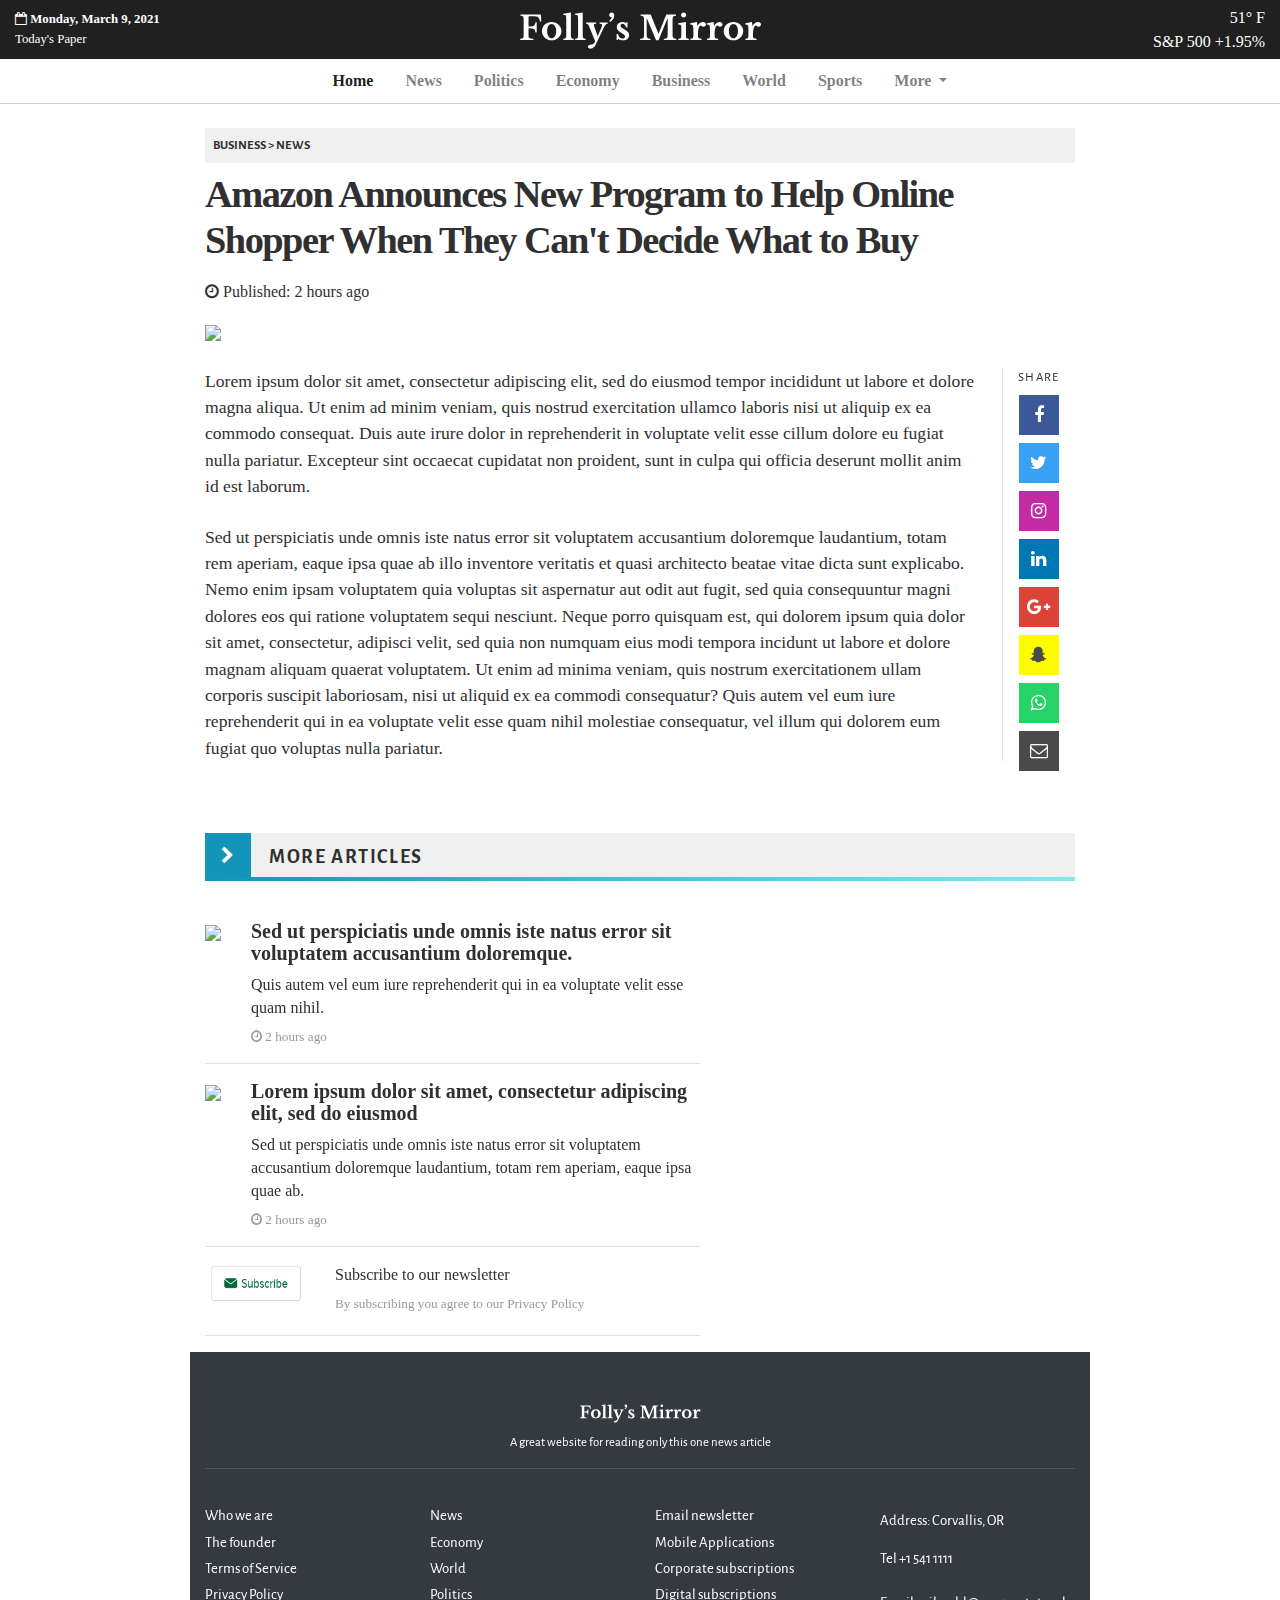
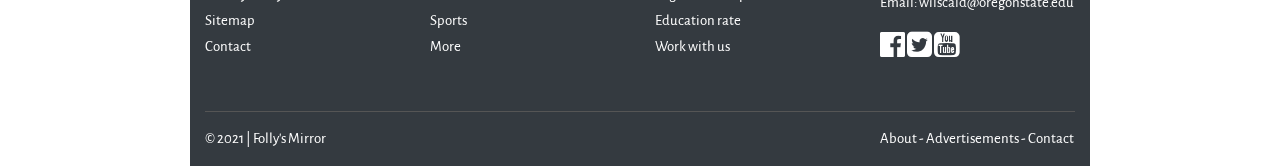
==== index.html @ 9daef2c0 "Changed margin and width" ====
<!doctype html>
<html class="no-js" lang="">

<head>
    <meta charset="utf-8">
    <meta http-equiv="x-ua-compatible" content="ie=edge">
    <title></title>
    <meta name="description" content="">
    <meta name="viewport" content="width=device-width, initial-scale=1, shrink-to-fit=no">

    <link rel="manifest" href="site.webmanifest">
    <link rel="apple-touch-icon" href="icon.png">


    <link href="https://fonts.googleapis.com/css?family=Alegreya+Sans:400,500,700,800|Tinos:400,700&amp;subset=greek" rel="stylesheet">
    <link href="https://stackpath.bootstrapcdn.com/font-awesome/4.7.0/css/font-awesome.min.css" rel="stylesheet">

    <link rel="stylesheet" href="https://stackpath.bootstrapcdn.com/bootstrap/4.1.3/css/bootstrap.min.css" >
    <!-- Place favicon.ico in the root directory -->

    <link rel="stylesheet" href="css/normalize.css">
    <link rel="stylesheet" href="css/style.css">
</head>

<body>

<!--[if lte IE 9]>
<p class="browserupgrade">You are using an <strong>outdated</strong> browser. Please <a href="https://browsehappy.com/">upgrade your browser</a> to improve your experience and security.</p>
<![endif]-->


<!--Top page message--
<section class="bg-hard-light d-none d-md-block">
    <div class="container">
        <div class="row justify-content-center">
            <div class="col-12 text-center p-2 text-muted small">
                A free Bootstrap HTML template for your online newspaper. Made with love by <a href="https://www.cookforweb.com/" class="text-dark">CookForWeb</a>
            </div>
        </div>
    </div>
</section>-->


<!--Logo section-->
<header class="header py-1">
    <div class="container">
        <div class="row justify-content-between align-items-center">
            <div class="col-12 col-lg-3 small">
                <div class="row no-gutters">
                    <div class="col-6 col-lg-12">
                        <div class="font-weight-bold">
                            <i class="fa fa-calendar-o" aria-hidden="true"></i> Monday, March 9, 2021
                        </div>
                    </div>
                    <div class="col-6 col-lg-12">
                        <div class="text-right text-lg-left">
                            Today's Paper
                        </div>
                    </div>
                </div>
            </div>
            <div class="col-12 col-lg-6 text-center">
                <a href="#3">
                    <img src="img/news_logo.svg" id="logo" />
                </a>
            </div>
            <div class="col-12 col-lg-3 text-center text-lg-right">
                51° F <br/>
                S&P 500 +1.95%

            </div>
        </div>
    </div>
</header>


<!--Navigation-->
<section class="section-navigation mb-4">
    <div class="">
        <nav class="navbar navbar-expand-lg navbar-light">
            <button class="navbar-toggler font-weight-bold bg-dark w-100 text-white rounded-0" type="button" data-toggle="collapse" data-target="#navbarSupportedContent" aria-controls="navbarSupportedContent" aria-expanded="false" aria-label="Toggle navigation">
                MENU
            </button>

            <div class="collapse navbar-collapse" id="navbarSupportedContent">
                <ul class="navbar-nav mr-auto">
                    <li class="nav-item active">
                        <a class="nav-link" href="#">Home <span class="sr-only">(current)</span></a>
                    </li>
                    <li class="nav-item">
                        <a class="nav-link" href="#">News</a>
                    </li>
                    <li class="nav-item">
                        <a class="nav-link" href="#">Politics</a>
                    </li>
                    <li class="nav-item">
                        <a class="nav-link" href="#">Economy</a>
                    </li>
                    <li class="nav-item">
                        <a class="nav-link" href="#">Business</a>
                    </li>
                    <li class="nav-item">
                        <a class="nav-link" href="#">World</a>
                    </li>
                    <li class="nav-item">
                        <a class="nav-link" href="#">Sports</a>
                    </li>
                    <li class="nav-item dropdown">
                        <a class="nav-link dropdown-toggle" href="#" id="navbarDropdown" role="button" data-toggle="dropdown" aria-haspopup="true" aria-expanded="false">
                            More
                        </a>
                        <div class="dropdown-menu text-center text-lg-left" aria-labelledby="navbarDropdown">
                            <a class="dropdown-item" href="#">Travel</a>
                            <a class="dropdown-item" href="#">Food</a>
                            <a class="dropdown-item" href="#">Cars</a>
                            <a class="dropdown-item" href="#">Real Estate</a>
                            <div class="dropdown-divider"></div>
                            <a class="dropdown-item" href="#">Connect</a>
                        </div>
                    </li>
                    <li class="nav-item d-none">
                        <a class="nav-link disabled" href="#">Disabled</a>
                    </li>
                </ul>
                <form class="form-inline my-2 my-lg-0 d-none">
                    <input class="form-control mr-sm-2" type="search" placeholder="Search" aria-label="Search">
                    <button class="btn btn-outline-success my-2 my-sm-0" type="submit">Search</button>
                </form>
            </div>
        </nav>
    </div>
</section>



<section class="section section-article">
    <div class="inside">
        <div class="container">
            <div class="row">
                <div class="col-sm-12">

                    <div class="article-breadcrumbs bg-hard-light font-alegreya font-weight-bold p-2 small mb-2">
                        BUSINESS > NEWS
                    </div>
                    <div class="article-title">
                        <h1>Amazon Announces New Program to Help Online Shopper When They Can't Decide What to Buy</h1>
                    </div>

                    <div class="article-date">
                        <i class="fa fa-clock-o" aria-hidden="true"></i> Published: 2 hours ago
                    </div>

                    <div class="article-media mb-4">
                        <img src="img/posts/cart.png" class="img-fluid" />
                    </div>


                    <div class="row no-gutters mb-5">
                        <div class="col-md-11">
                            <div class="article-content">
                                <p>
                                    Lorem ipsum dolor sit amet, consectetur adipiscing elit, sed do eiusmod tempor incididunt ut labore et dolore magna aliqua. Ut enim ad minim veniam, quis nostrud exercitation ullamco laboris nisi ut aliquip ex ea commodo consequat. Duis aute irure dolor in reprehenderit in voluptate velit esse cillum dolore eu fugiat nulla pariatur. Excepteur sint occaecat cupidatat non proident, sunt in culpa qui officia deserunt mollit anim id est laborum.
                                </p>
                                <p>
                                    Sed ut perspiciatis unde omnis iste natus error sit voluptatem accusantium doloremque laudantium, totam rem aperiam, eaque ipsa quae ab illo inventore veritatis et quasi architecto beatae vitae dicta sunt explicabo. Nemo enim ipsam voluptatem quia voluptas sit aspernatur aut odit aut fugit, sed quia consequuntur magni dolores eos qui ratione voluptatem sequi nesciunt. Neque porro quisquam est, qui dolorem ipsum quia dolor sit amet, consectetur, adipisci velit, sed quia non numquam eius modi tempora incidunt ut labore et dolore magnam aliquam quaerat voluptatem. Ut enim ad minima veniam, quis nostrum exercitationem ullam corporis suscipit laboriosam, nisi ut aliquid ex ea commodi consequatur? Quis autem vel eum iure reprehenderit qui in ea voluptate velit esse quam nihil molestiae consequatur, vel illum qui dolorem eum fugiat quo voluptas nulla pariatur.
                                </p>
                                <!--<div class="incontent-articles mb-4">
                                    <div class="row">
                                        <div class="col-12 ">
                                            <div class="row no-gutters home-top-headlines p-3 mb-3 mb-sm-0">
                                                <div class="col-12 mb-3 border-0">
                                                    <div class="incontent-header border-bottom pb-2">Live</div>
                                                </div>
                                                <div class="col-12 mb-3 border-0">
                                                    <div class="row align-items-center no-gutters">
                                                        <div class="col-auto">
                                                            <img class="float-left mr-2" src="img/posts/thumbnail-1.jpg" width="50">
                                                        </div>
                                                        <div class="col">
                                                            <div class="font-weight-bold">Lorem ipsum dolor sit amet, consectetur adipiscing elit, sed do </div>
                                                            <div class="post-date">
                                                                <i class="fa fa-clock-o" aria-hidden="true"></i> 6 hours ago
                                                            </div>
                                                        </div>
                                                    </div>
                                                </div>
                                                <div class="col-12 mb-3 border-0">
                                                    <div class="row align-items-center no-gutters">
                                                        <div class="col-auto">
                                                            <img class="float-left mr-2" src="img/posts/thumbnail-2.jpg" width="50">
                                                        </div>
                                                        <div class="col">
                                                            <div class="font-weight-bold">Sed ut perspiciatis unde omnis iste natus error sit voluptatem</div>
                                                            <div class="post-date">
                                                                <i class="fa fa-clock-o" aria-hidden="true"></i> 9 hours ago
                                                            </div>
                                                        </div>
                                                    </div>
                                                </div>
                                                <div class="col-12">
                                                    <div class="row align-items-center no-gutters">
                                                        <div class="col-auto">
                                                            <img class="float-left mr-2" src="img/posts/thumbnail-3.jpg" width="50">
                                                        </div>
                                                        <div class="col">
                                                            <div class="font-weight-bold">Sed ut perspiciatis unde omnis iste natus error sit voluptatem </div>
                                                            <div class="post-date">
                                                                <i class="fa fa-clock-o" aria-hidden="true"></i> 9 hours ago
                                                            </div>
                                                        </div>
                                                    </div>
                                                </div>
                                            </div>

                                        </div>
                                    </div>
                                </div>-->
                            </div>
                        </div>
                        <div class="col-md-1">
                            <div class="sticky-share">
                                <div class="sticky-inside">
                                    <div class="social-label">SHARE</div>
                                    <div class="article-share mb-4">
                                        <div class="social-link social-fb">
                                            <i class="fa fa-facebook" aria-hidden="true"></i>
                                        </div>
                                        <div class="social-link social-tw">
                                            <i class="fa fa-twitter" aria-hidden="true"></i>
                                        </div>
                                        <div class="social-link social-in">
                                            <i class="fa fa-instagram" aria-hidden="true"></i>
                                        </div>
                                        <div class="social-link social-li">
                                            <i class="fa fa-linkedin" aria-hidden="true"></i>
                                        </div>
                                        <div class="social-link social-gp">
                                            <i class="fa fa-google-plus" aria-hidden="true"></i>
                                        </div>
                                        <div class="social-link social-sc">
                                            <i class="fa fa-snapchat-ghost" aria-hidden="true"></i>
                                        </div>
                                        <div class="social-link social-wa">
                                            <i class="fa fa-whatsapp" aria-hidden="true"></i>
                                        </div>
                                        <div class="social-link social-email">
                                            <i class="fa fa-envelope-o" aria-hidden="true"></i>
                                        </div>
                                    </div>
                                </div>
                            </div>
                        </div>
                    </div>


                    <div class="">
                        <div class="section-header row">
                            <div class="col-12">
                                <h2 class="section-title h4 font-weight-bold font-alegreya">MORE ARTICLES</h2>
                            </div>
                        </div>
                        <div class="row">
                            <div class="col-12 col-md-7">

                                <div class="post mb-3 pb-3 border-bottom">
                                    <div class="row">
                                        <div class="col-auto">
                                            <div class="post-media ">
                                                <img src="img/posts/thumbnail-1.jpg" width="100">
                                            </div>
                                        </div>
                                        <div class="col">
                                            <div class="post-header">
                                                <div class="post-title h5 font-weight-bold">Sed ut perspiciatis unde omnis iste natus error sit voluptatem accusantium doloremque.</div>
                                            </div>
                                            <div class="post-body">
                                                <div class="post-content">Quis autem vel eum iure reprehenderit qui in ea voluptate velit esse quam nihil.</div>
                                                <div class="post-date">
                                                    <i class="fa fa-clock-o" aria-hidden="true"></i> 2 hours ago
                                                </div>
                                            </div>
                                        </div>
                                    </div>
                                </div>

                                <div class="post mb-3 pb-3 border-bottom">
                                    <div class="row">
                                        <div class="col-auto">
                                            <div class="post-media">
                                                <img src="img/posts/thumbnail-2.jpg" width="100">
                                            </div>
                                        </div>
                                        <div class="col">
                                            <div class="post-header">
                                                <div class="post-title h5 font-weight-bold">Lorem ipsum dolor sit amet, consectetur adipiscing elit, sed do eiusmod</div>
                                            </div>
                                            <div class="post-body">
                                                <div class="post-content">Sed ut perspiciatis unde omnis iste natus error sit voluptatem accusantium doloremque laudantium, totam rem aperiam, eaque ipsa quae ab.</div>
                                                <div class="post-date">
                                                    <i class="fa fa-clock-o" aria-hidden="true"></i> 2 hours ago
                                                </div>
                                            </div>
                                        </div>
                                    </div>
                                </div>

                                <div class="post mb-3 pb-3 border-bottom">
                                    <div class="row">
                                        <div class="col-auto">
                                            <div class="post-media ">
                                                <img src="img/subscribe.png" width="100">
                                            </div>
                                        </div>
                                        <div class="col">
                                            <div class="post-body">
                                                <div class="post-content">Subscribe to our newsletter</div>
                                                <div class="post-date">By subscribing you agree to our Privacy Policy </div>
                                            </div>

                                        </div>
                                    </div>
                                </div>


                            </div>
                        </div>
                    </div>


                </div>
                <!--<div class="col-lg-4 col-xl-3">
                    <div class="sticky-sidebar">
                        <div class="sticky-inside">
                            <div class="banner banner-sidebar mb-3 bg-light text-center">
                                <img src="img/banners/banner-300x250B.jpg" class="img-fluid"/>
                            </div>
                            <div class="widget-posts px-3 pb-3 pt-1 shadow mb-3">

                                <div class="widget-header">
                                    <div class="widget-title">Editor's Picks</div>
                                </div>

                                <div class="post mb-3 pb-1 border-bottom clearfix">
                                    <div class="post-media float-left mr-3">
                                        <img src="img/posts/thumbnail-1.jpg" width="75" />
                                    </div>
                                    <div class="post-header">
                                        <div class="post-title h6 font-weight-bold">Sed ut perspiciatis unde omnis iste natus error sit voluptatem accusantium doloremque.</div>
                                    </div>
                                </div>

                                <div class="post mb-3 pb-1 border-bottom clearfix">
                                    <div class="post-media float-left mr-3">
                                        <img src="img/posts/thumbnail-2.jpg" width="75" />
                                    </div>
                                    <div class="post-header">
                                        <div class="post-title h6 font-weight-bold">Lorem ipsum dolor sit amet, consectetur adipiscing elit, sed do eiusmod</div>
                                    </div>
                                </div>

                            </div>
                        </div>
                    </div>

                </div>-->
            </div>
        </div>
    </div>
</section>


<!--Footer-->
<footer class="section section-footer bg-dark mb-0">
    <div class="inside">
        <div class="pt-5">
            <div class="container">
                <div class="footer-logo">
                    <div class="row no-gutters justify-content-center mb-2">
                        <div class="col-5 col-md-5 col-lg-3 col-xl-2">
                            <img class="img-fluid" src="img/news_logo.svg" />
                        </div>
                    </div>
                    <div class="row no-gutters justify-content-center">
                        <div class="col-12 text-center small">
                            A great website for reading only this one news article
                        </div>
                    </div>
                </div>
                <div class="footer-menus text-center text-lg-left">

                    <div class="row">
                        <div class="col-md-6 col-lg-3 mb-3">
                            <ul class="footer-menu">
                                <li>
                                    <a href="#3">Who we are</a>
                                </li>
                                <li>
                                    <a href="#3">The founder</a>
                                </li>
                                <li>
                                    <a href="#3">Terms of Service</a>
                                </li>
                                <li>
                                    <a href="#3">Privacy Policy</a>
                                </li>
                                <li>
                                    <a href="#3">Sitemap</a>
                                </li>
                                <li>
                                    <a href="#3">Contact</a>
                                </li>
                            </ul>
                        </div>
                        <div class="col-md-6 col-lg-3 mb-3">
                            <ul class="footer-menu">
                                <li>
                                    <a href="#3">News</a>
                                </li>
                                <li>
                                    <a href="#3">Economy</a>
                                </li>
                                <li>
                                    <a href="#3">World</a>
                                </li>
                                <li>
                                    <a href="#3">Politics</a>
                                </li>
                                <li>
                                    <a href="#3">Sports</a>
                                </li>
                                <li>
                                    <a href="#3">More</a>
                                </li>
                            </ul>
                        </div>
                        <div class="col-md-6 col-lg-3 mb-3">
                            <ul class="footer-menu">
                                <li>
                                    <a href="#3">Email newsletter</a>
                                </li>
                                <li>
                                    <a href="#3">Mobile Applications</a>
                                </li>
                                <li>
                                    <a href="#3">Corporate subscriptions</a>
                                </li>
                                <li>
                                    <a href="#3">Digital subscriptions</a>
                                </li>
                                <li>
                                    <a href="#3">Education rate</a>
                                </li>
                                <li>
                                    <a href="#3">Work with us</a>
                                </li>
                                <li>
                            </ul>
                        </div>
                        <div class="col-md-6 col-lg-3 d-flex flex-column justify-content-end mb-3">
                            <div class="">
                                <div class="mb-3">
                                    Address: Corvallis, OR
                                </div>
                                <div class="">
                                    Tel +1 541 1111
                                </div>
                                <div class="">
                                    <br/>
                                </div>
                                <div class="mb-3">
                                    Email: wilscald@oregonstate.edu
                                </div>
                                <div class="">
                                    <i class="fa fa-2x fa-facebook-official" aria-hidden="true"></i>
                                    <i class="fa fa-2x fa-twitter-square" aria-hidden="true"></i>
                                    <i class="fa fa-2x fa-youtube-square" aria-hidden="true"></i>
                                </div>
                            </div>
                        </div>
                    </div>
                </div>

                <div class="footer-credits">
                    <div class="row ">
                        <div class="text-center col-md-9 text-md-left">
                            © 2021 | Folly's Mirror
                        </div>
                        <div class="col-md-3 text-center text-md-left">
                            About - Advertisements - Contact
                        </div>
                    </div>
                </div>

            </div>
        </div>
    </div>
</footer>



<script src="js/vendor/modernizr-3.6.0.min.js"></script>
<script src="js/vendor/jquery-3.3.1.min.js"></script>
<script src="https://stackpath.bootstrapcdn.com/bootstrap/4.1.3/js/bootstrap.min.js" integrity="sha384-ChfqqxuZUCnJSK3+MXmPNIyE6ZbWh2IMqE241rYiqJxyMiZ6OW/JmZQ5stwEULTy" crossorigin="anonymous"></script>
<script src="js/plugins.js"></script>
<script src="js/main.js"></script>

<!-- Google Analytics: change UA-XXXXX-Y to be your site's ID. -->
<script>
    window.ga = function () { ga.q.push(arguments) }; ga.q = []; ga.l = +new Date;
    ga('create', 'UA-XXXXX-Y', 'auto'); ga('send', 'pageview')
</script>
<script src="https://www.google-analytics.com/analytics.js" async defer></script>
</body>

</html>
---- css/style.css ----
html{
    font-size: 16px;
}
body{
    font-family: 'Tinos', serif;
    font-size: 100%;
    overflow-x: hidden;
    color: #303030;
}
*{
    line-height: 1.5em;
}

header{
    background-color: #202020;
    color: #fff;
}

section{
    /*font-size: 0.9375rem;*/
    line-height: 1.25em;
}
.section{
    margin-top: 3rem;
    margin-bottom: 3rem;
    margin:0 auto;
    max-width: 900px;
}
.section-navigation{
    border-bottom: thin solid #cccccc;
}
.section-header .section-title{
    padding-bottom: 12px;
    padding-top: 12px;
    margin-bottom: 2.4rem;
    -webkit-box-sizing: content-box;
    -moz-box-sizing: content-box;
    box-sizing: content-box;
    letter-spacing: 0.1rem;
    font-weight: 900;
    font-size: 1.250rem;
    position: relative;
    padding-left: 64px;
    background-color: #f0f0f0;
}
.section-header .section-title:before{
    content: "\f054";
    position: absolute;
    display: inline-block;
    font: normal normal normal 18px/1 FontAwesome;    left: 0;
    width: 46px;
    line-height: 46px;
    text-align: center;
    background-color: rgba(19,149,186,1);
    background-repeat: no-repeat;
    background-position: center;
    background-size: contain;
    top: 0px;
    color: #ffffff;
}
.section-header .section-title:after{
    content: '';
    position: absolute;
    display: block;
    bottom: 20px;
    left: 0px;
    bottom: 0;
    height: 4px;
    right: 0px;
    background: -moz-linear-gradient(left, rgba(19,149,186,1) 0%, rgba(69,225,239,0.6) 100%);
    background: -webkit-linear-gradient(left, rgba(19,149,186,1) 0%,rgba(69,225,239,0.6) 100%);
    background: linear-gradient(to right, rgba(19,149,186,1) 0%,rgba(69,225,239,0.6) 100%);
    filter: progid:DXImageTransform.Microsoft.gradient( startColorstr='#34ace0', endColorstr='#9945e1ef',GradientType=1 );
}
.gradient-back{
    background: rgb(52,172,224);
    background: -moz-linear-gradient(-45deg, rgba(52,172,224,1) 0%, rgba(51,217,178,1) 100%);
    background: -webkit-linear-gradient(-45deg, rgba(52,172,224,1) 0%,rgba(51,217,178,1) 100%);
    background: linear-gradient(135deg, rgba(52,172,224,1) 0%,rgba(51,217,178,1) 100%);
    filter: progid:DXImageTransform.Microsoft.gradient( startColorstr='#34ace0', endColorstr='#33d9b2',GradientType=1 );
}
.bg-hard-light{
    background-color: #f0f0f0;
}
.font-alegreya{
    font-family: 'Alegreya Sans', sans-serif;
}

@media screen and (min-width: 1200px){
    .container {
        max-width: 1340px;
    }
}

.navbar-toggler {
    border: none;
    border-top-color: currentcolor;
    border-right-color: currentcolor;
    border-bottom-color: currentcolor;
    border-left-color: currentcolor;
    text-align: center;
    margin: auto;
    padding: 1rem;
    font-size: 1rem;
    font-family: "Alegreya Sans";
}
.navbar-toggler:focus {
    outline: none;
}
.opinion-block{
    /*padding: 1rem 2rem ;*/
    /*border: 6px double #aaa;*/
}
.opinion-block .post-body{
    /*padding: 1rem 2rem ;*/
    /*border: 6px double #aaa;*/
}

.opinion-block .opinion-title{
    font-size: 1.8rem;
    text-align: center;
    margin-bottom: 0;
}
.opinion-block .opinion-title:before{
    content: '';
    position: absolute;
    left: 15px;
    right: 15px;
    top: 50%;
    background-color: #34ace0;
    height: 2px;
    transform: translateY(-50%);

}
.opinion-block .opinion-title > h1{
    background-color: #f0f0f0;
    display: inline-block;
    margin-right: auto;
    margin-left: auto;
    position: relative;
    z-index: 100;
    padding: 0 2rem;
}


#logo{
    width: auto;
    min-height: 3.2rem;
    width: 18rem;
}

.navbar{
    padding: 0;
}
.navbar-nav{
    text-align: center;
    margin: auto;
}
.navbar-nav > li{

}
.navbar-nav > li > a{
    display: block;
}
.navbar-expand-lg .navbar-nav .nav-link{
    padding: 0.625rem 1rem;
    font-weight: 700;
}


.home-top-headlines{
    border: thin solid #ccc;
    font-size: 0.925em;
}
@media screen and (min-width: 1200px){
    .home-top-headlines > div{
        border-right:thin solid #ccc;
    }
}
.home-top-headlines > div > div{
    padding: 0 0.75rem;
}
.home-top-headlines > div:last-child{
    border-right:none;
}



.post{

}
.post-header{
    margin-bottom: 0.5rem;
}
.post-supertitle{
    font-size: 0.875rem;
    font-weight: 700;
    letter-spacing: 0.1em;
    color:#34ace0;
    text-transform: uppercase;
    margin-bottom: 0.75rem;
    font-family: 'Alegreya Sans', sans-serif;
}
.post-title{
    font-weight: 400;
    line-height: 1.125em;
    margin-bottom: 0.5rem;
}
.post-content{
    line-height: 1.45rem;
    margin-bottom: 0.5rem;
}

.post-media{
    margin-bottom: 1rem;
}
.post-date{
    color: #999999;
    font-size: 0.825em;
}

.post-overlay{
    overflow: hidden;
    position: relative;
    margin-bottom: 1.5rem;
}
.post-overlay:before{
    position: absolute;
    z-index: 1;
    content: "";
    display: block;
    top: 0;
    opacity: 0.65;
    bottom: 0;
    left: 0;
    right: 0;
    -webkit-transition: opacity 300ms;
    -moz-transition: opacity 300ms;
    -ms-transition: opacity 300ms;
    -o-transition: opacity 300ms;
    transition: opacity 300ms;
    background: -moz-linear-gradient(top, rgba(0,0,0,0.3) 0%, rgba(0,0,0,0.8) 100%);
    background: -webkit-linear-gradient(top, rgba(0,0,0,0.3) 0%,rgba(0,0,0,0.8) 100%);
    background: linear-gradient(to bottom, rgba(0,0,0,0.3) 0%,rgba(0,0,0,0.8) 100%);
    filter: progid:DXImageTransform.Microsoft.gradient( startColorstr='#4d000000', endColorstr='#cc000000',GradientType=0 );
}
.post-overlay .post-media{
    height: 256px;
    position: relative;
    margin-bottom: 0;
}
.post-overlay .post-media > img{
    position: absolute;
    object-fit: cover;
    height: 100%;
    width: 100%;
    left: 50%;
    -webkit-transform: translateX(-50%);
    -moz-transform: translateX(-50%);
    -ms-transform: translateX(-50%);
    -o-transform: translateX(-50%);
    transform: translateX(-50%);
}
.post-overlay .post-body{
    position: absolute;
    bottom: 0;
    left: 0;
    right: 0;
    z-index: 3;
    color: #fff;
    padding: 1rem;
    padding-right: 5rem;
}
.post-overlay .post-body .post-title{
    font-size: 1.425rem;
    line-height: 1.2;
    font-weight: 700;
    margin-bottom: 0;
}
.post-overlay:hover:before{
    opacity: 1;
}


.widget-posts{
    position: relative;
    overflow: hidden;
}
.widget-posts:before{
    content: '';
    position: absolute;
    width: 16rem;
    height: 2rem;
    right: 0rem;
    bottom: 0rem;
    background-image: url(../img/logo.svg);
    background-repeat: no-repeat;
    background-size: contain;
    opacity: 0.2;
    transform: rotate(-90deg) translate(100%,0%);
    z-index: 0;
    transform-origin: 100% 100%;
}
.widget-posts > div{
    position: relative;
    z-index: 10;
}

.widget-header{
    text-align: center;
    position: relative;
    margin-bottom: 1rem;
}
.widget-header > .widget-title{
    display: inline-block;
    font-size: 1.380rem;
    font-weight: bold;
    padding: 10px 0;
}
.widget-header > .widget-title:before,
.widget-header > .widget-title:after {
    content: '';
    position: absolute;
    display: block;
    top: 0;
    bottom: 0;
    width: 30px;
}
.widget-header > .widget-title:before{
    left: -16px;
}
.widget-header > .widget-title:after {
    right: -16px;
}

.btn-main{
    background: #4a4a4a;
    color: #ffffff;
    border: 1px solid #000;
    padding: 0.725rem 2rem;
    font-weight: 900;
    display: inline-block;
    font-family: 'Alegreya Sans', sans-serif;
    letter-spacing: 0.1rem;
    -webkit-transition: background-color 300ms, color 300ms;
    -moz-transition: background-color 300ms, color 300ms;
    -ms-transition: background-color 300ms, color 300ms;
    -o-transition: background-color 300ms, color 300ms;
    transition: background-color 300ms, color 300ms;
}
.btn-main:hover{
    background: #f0f0f0;
    text-decoration: none;
    color: #000;
}



.section-footer{
    color: #ffffff;
    font-family: "Alegreya Sans";
}
.section-footer a{
    color: #ffffff;
}
.section-footer .footer-logo{
    padding-bottom: 1rem;
}
.section-footer .footer-menus{
    padding: 2rem 0;
    font-size: 0.925em;
    border-top: thin solid #555555;
}
.section-footer .footer-menus h2{
    font-size: 1.15rem;
    margin-bottom: 2rem;
    position: relative;
}
.section-footer .footer-menus h2:after{
    content: "";
    position: absolute;
    display: block;
    width: 5rem;
    height: 1px;
    left: 50%;
    bottom: -1rem;
    background-color: #929292;
    -webkit-transform: translateX(-50%);
    -moz-transform: translateX(-50%);
    -ms-transform: translateX(-50%);
    -o-transform: translateX(-50%);
    transform: translateX(-50%);
}
.section-footer .footer-credits{
    font-size: 0.925em;
    padding: 1rem 0;
    border-top: thin solid #555555;
}

.section-footer ul.footer-menu{
    margin: 0;
    padding: 0;
    list-style: none;
    font-family: "Alegreya Sans";
}
.section-footer ul.footer-menu > li{
    margin: 0.250rem auto;
}
.section-footer ul.footer-menu > li > a{
    display: block;
}





.article-title{
}
.article-title h1{
    font-weight: 700;
    font-size: 2.4rem;
    letter-spacing: -0.04em;
    margin-bottom: 1rem;
    margin-top: 0;
}
.article-date{
    margin-bottom: 1rem;
}
.article-content{
}
.article-content p{
    font-size: 1.1rem;
    margin-bottom: 1.5rem;
}
.article-content h3{
    font-weight: 700;
    margin-bottom: 1rem;
}

.incontent-articles{
    max-width: 300px;
    float: left;
    margin-right: 2rem;
}
.incontent-articles .incontent-header{
    font-weight: 900;
    font-size: 1.125rem;
    text-align: center;
}
@media screen and (min-width: 768px) {
    .article-content{
        border-right: thin solid #e0e0e0;
        padding-right: 1.5rem;
    }
}
@media screen and (min-width: 1400px) {
    .incontent-articles{
        margin-left: -5rem;
    }
}




.sticky-sidebar .sticky-inside{
    position: relative;
}
@media screen and (min-width: 992px){
    .sticky-sidebar{
        position: absolute;
        top: 0;
        left: 15px;
        right: 15px;
        bottom: 0;
    }
    .sticky-sidebar .sticky-inside{
        position: sticky;
        top: 50px;
        bottom: 50px;
    }
}


.sticky-share{

}
.social-label{
    text-align: center;
    letter-spacing: 0.1em;
    font-family: "Alegreya Sans";
    font-size: 0.8em;
    margin-bottom: 0.5rem;
}
.article-share{
    text-align: center;
}
.article-share .social-link{
    display: inline-block;
    margin-bottom: 0.50rem;
    width: 40px;
    line-height: 40px;
    text-align: center;
    color: #ffffff;
    font-size: 1.125rem;
    margin-right: auto;
    margin-left: auto;
}
.article-share .social-link.social-fb{
    background-color: #3B5998;
}
.article-share .social-link.social-tw{
    background-color: #38A1F3;
}
.article-share .social-link.social-pi{
    background-color: #bd081c;
}
.article-share .social-link.social-in{
    background-color: #c32aa3;
}
.article-share .social-link.social-li{
    background-color: #0077b5;
}
.article-share .social-link.social-gp{
    background-color: #db4437;
}
.article-share .social-link.social-sc{
    background-color: #fffc00;
    color: #4a4a4a;
}
.article-share .social-link.social-wa{
    background-color: #25d366;
}
.article-share .social-link.social-email{
    background-color: #4a4a4a;
}
@media screen and (min-width: 768px) {
    .article-share .social-link {
        display: block;
    }
    .sticky-share{
        position: absolute;
        top: 0;
        left: 15px;
        right: 15px;
        bottom: 0;
    }
    .sticky-share .sticky-inside{
        position: sticky;
        top: 50px;
        bottom: 50px;
    }

}
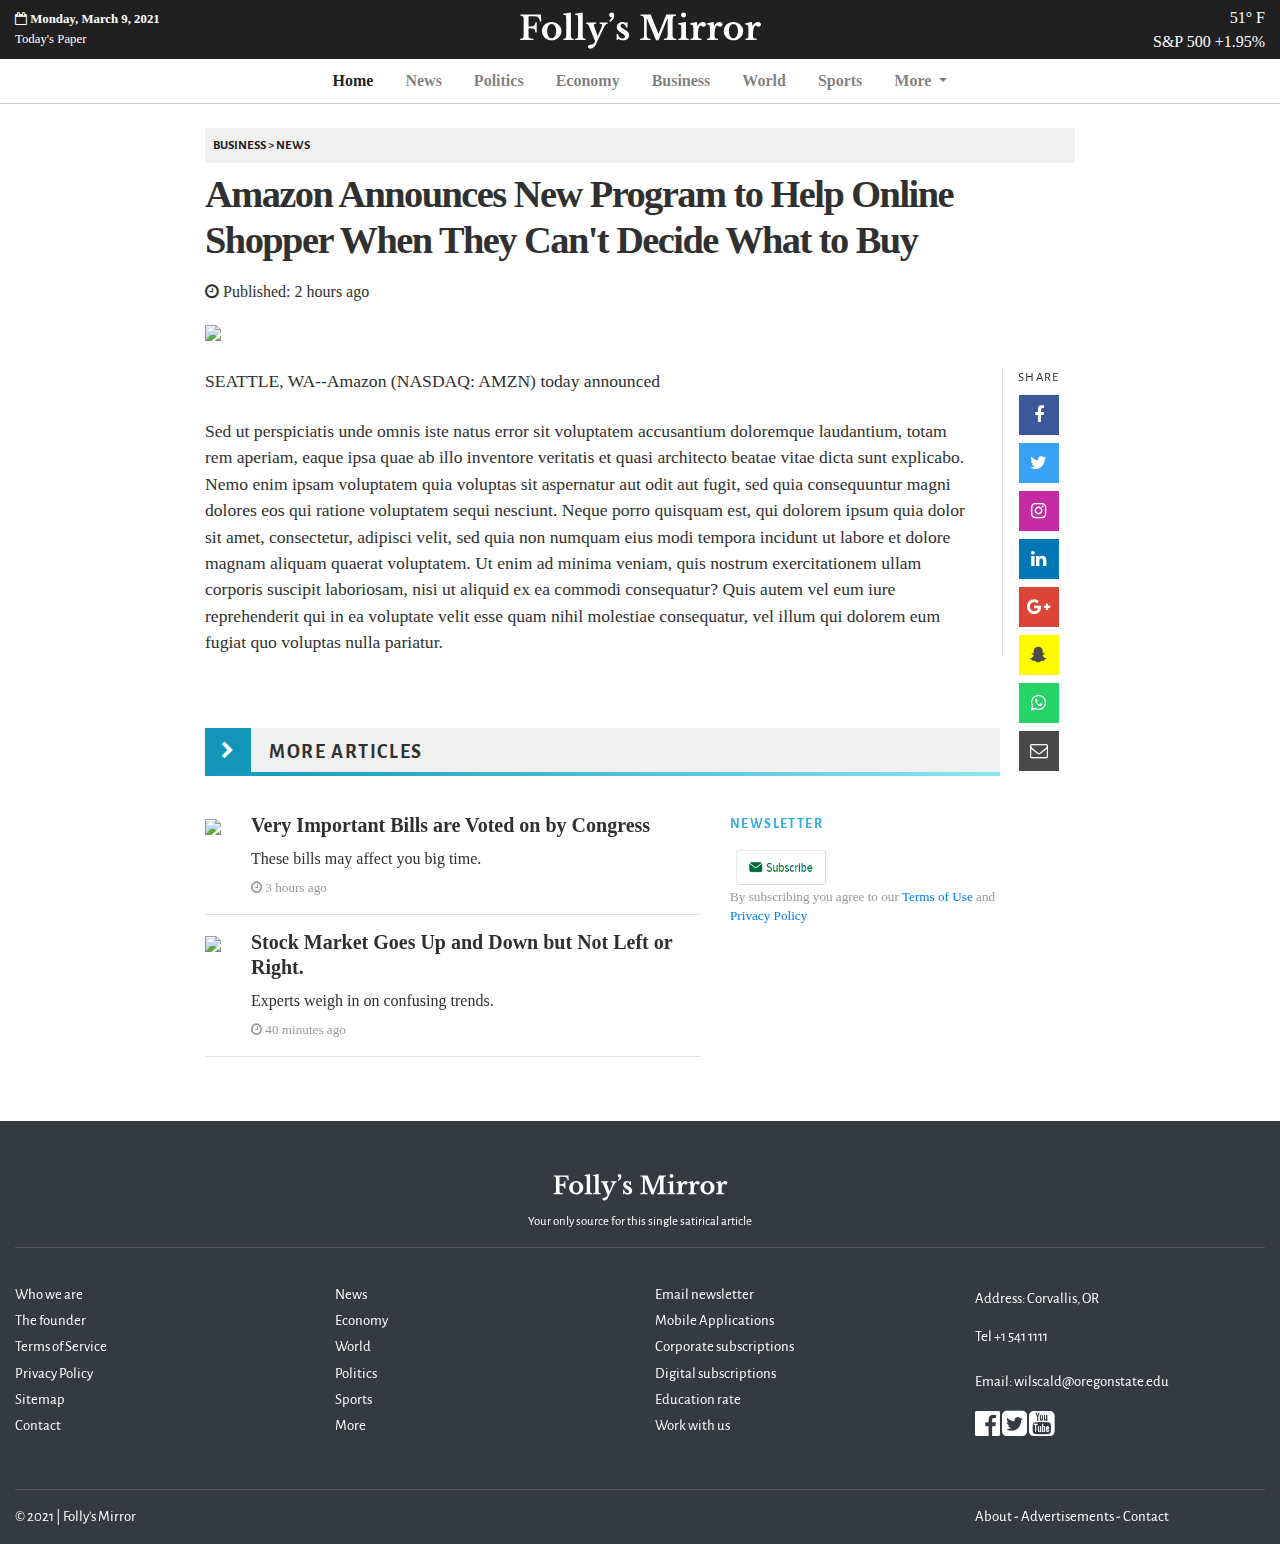
==== commit f3ee3a2f: "Added fake links" ====
--- a/index.html
+++ b/index.html
@@ -140,7 +140,7 @@
                 <div class="col-sm-12">
 
                     <div class="article-breadcrumbs bg-hard-light font-alegreya font-weight-bold p-2 small mb-2">
-                        BUSINESS > NEWS
+                        <a href="#3" style="color: #202020">BUSINESS</a> > <a href="#3" style="color: #202020">NEWS</a>
                     </div>
                     <div class="article-title">
                         <h1>Amazon Announces New Program to Help Online Shopper When They Can't Decide What to Buy</h1>
@@ -159,69 +159,18 @@
                         <div class="col-md-11">
                             <div class="article-content">
                                 <p>
-                                    Lorem ipsum dolor sit amet, consectetur adipiscing elit, sed do eiusmod tempor incididunt ut labore et dolore magna aliqua. Ut enim ad minim veniam, quis nostrud exercitation ullamco laboris nisi ut aliquip ex ea commodo consequat. Duis aute irure dolor in reprehenderit in voluptate velit esse cillum dolore eu fugiat nulla pariatur. Excepteur sint occaecat cupidatat non proident, sunt in culpa qui officia deserunt mollit anim id est laborum.
+                                    SEATTLE, WA--Amazon (NASDAQ: AMZN) today announced
                                 </p>
                                 <p>
-                                    Sed ut perspiciatis unde omnis iste natus error sit voluptatem accusantium doloremque laudantium, totam rem aperiam, eaque ipsa quae ab illo inventore veritatis et quasi architecto beatae vitae dicta sunt explicabo. Nemo enim ipsam voluptatem quia voluptas sit aspernatur aut odit aut fugit, sed quia consequuntur magni dolores eos qui ratione voluptatem sequi nesciunt. Neque porro quisquam est, qui dolorem ipsum quia dolor sit amet, consectetur, adipisci velit, sed quia non numquam eius modi tempora incidunt ut labore et dolore magnam aliquam quaerat voluptatem. Ut enim ad minima veniam, quis nostrum exercitationem ullam corporis suscipit laboriosam, nisi ut aliquid ex ea commodi consequatur? Quis autem vel eum iure reprehenderit qui in ea voluptate velit esse quam nihil molestiae consequatur, vel illum qui dolorem eum fugiat quo voluptas nulla pariatur.
+                                    Sed ut perspiciatis unde omnis iste natus error sit voluptatem accusantium doloremque laudantium, totam rem aperiam, eaque ipsa quae ab illo inventore veritatis et quasi architecto beatae vitae dicta sunt explicabo. Nemo enim ipsam voluptatem quia voluptas sit aspernatur aut odit aut fugit, sed quia consequuntur magni dolores eos qui ratione voluptatem sequi nesciunt. Neque porro quisquam est, qui dolorem ipsum quia dolor sit amet, consectetur, adipisci velit, sed quia non numquam eius modi tempora incidunt ut labore et dolore magnam aliquam quaerat voluptatem. Ut enim ad minima veniam, quis nostrum exercitationem ullam corporis suscipit laboriosam, nisi ut aliquid ex ea commodi consequatur? Quis autem vel eum iure reprehenderit qui in ea voluptate velit esse quam nihil molestiae consequatur, vel illum qui dolorem eum fugiat quo voluptas nulla pariatur. 
                                 </p>
-                                <!--<div class="incontent-articles mb-4">
-                                    <div class="row">
-                                        <div class="col-12 ">
-                                            <div class="row no-gutters home-top-headlines p-3 mb-3 mb-sm-0">
-                                                <div class="col-12 mb-3 border-0">
-                                                    <div class="incontent-header border-bottom pb-2">Live</div>
-                                                </div>
-                                                <div class="col-12 mb-3 border-0">
-                                                    <div class="row align-items-center no-gutters">
-                                                        <div class="col-auto">
-                                                            <img class="float-left mr-2" src="img/posts/thumbnail-1.jpg" width="50">
-                                                        </div>
-                                                        <div class="col">
-                                                            <div class="font-weight-bold">Lorem ipsum dolor sit amet, consectetur adipiscing elit, sed do </div>
-                                                            <div class="post-date">
-                                                                <i class="fa fa-clock-o" aria-hidden="true"></i> 6 hours ago
-                                                            </div>
-                                                        </div>
-                                                    </div>
-                                                </div>
-                                                <div class="col-12 mb-3 border-0">
-                                                    <div class="row align-items-center no-gutters">
-                                                        <div class="col-auto">
-                                                            <img class="float-left mr-2" src="img/posts/thumbnail-2.jpg" width="50">
-                                                        </div>
-                                                        <div class="col">
-                                                            <div class="font-weight-bold">Sed ut perspiciatis unde omnis iste natus error sit voluptatem</div>
-                                                            <div class="post-date">
-                                                                <i class="fa fa-clock-o" aria-hidden="true"></i> 9 hours ago
-                                                            </div>
-                                                        </div>
-                                                    </div>
-                                                </div>
-                                                <div class="col-12">
-                                                    <div class="row align-items-center no-gutters">
-                                                        <div class="col-auto">
-                                                            <img class="float-left mr-2" src="img/posts/thumbnail-3.jpg" width="50">
-                                                        </div>
-                                                        <div class="col">
-                                                            <div class="font-weight-bold">Sed ut perspiciatis unde omnis iste natus error sit voluptatem </div>
-                                                            <div class="post-date">
-                                                                <i class="fa fa-clock-o" aria-hidden="true"></i> 9 hours ago
-                                                            </div>
-                                                        </div>
-                                                    </div>
-                                                </div>
-                                            </div>
-
-                                        </div>
-                                    </div>
-                                </div>-->
                             </div>
                         </div>
                         <div class="col-md-1">
                             <div class="sticky-share">
                                 <div class="sticky-inside">
                                     <div class="social-label">SHARE</div>
-                                    <div class="article-share mb-4">
+                                    <a class="article-share mb-4" href="#3">
                                         <div class="social-link social-fb">
                                             <i class="fa fa-facebook" aria-hidden="true"></i>
                                         </div>
@@ -246,7 +195,7 @@
                                         <div class="social-link social-email">
                                             <i class="fa fa-envelope-o" aria-hidden="true"></i>
                                         </div>
-                                    </div>
+                                    </a>
                                 </div>
                             </div>
                         </div>
@@ -255,28 +204,28 @@
 
                     <div class="">
                         <div class="section-header row">
-                            <div class="col-12">
+                            <div class="col-11">
                                 <h2 class="section-title h4 font-weight-bold font-alegreya">MORE ARTICLES</h2>
                             </div>
                         </div>
                         <div class="row">
-                            <div class="col-12 col-md-7">
+                            <div class="col-7">
 
                                 <div class="post mb-3 pb-3 border-bottom">
                                     <div class="row">
                                         <div class="col-auto">
                                             <div class="post-media ">
-                                                <img src="img/posts/thumbnail-1.jpg" width="100">
+                                                <img src="img/posts/congress.jpg" width="150">
                                             </div>
                                         </div>
                                         <div class="col">
                                             <div class="post-header">
-                                                <div class="post-title h5 font-weight-bold">Sed ut perspiciatis unde omnis iste natus error sit voluptatem accusantium doloremque.</div>
+                                                <a class="post-title h5 font-weight-bold" href="#3">Very Important Bills are Voted on by Congress</a>
                                             </div>
                                             <div class="post-body">
-                                                <div class="post-content">Quis autem vel eum iure reprehenderit qui in ea voluptate velit esse quam nihil.</div>
+                                                <div class="post-content">These bills may affect you big time.</div>
                                                 <div class="post-date">
-                                                    <i class="fa fa-clock-o" aria-hidden="true"></i> 2 hours ago
+                                                    <i class="fa fa-clock-o" aria-hidden="true"></i> 3 hours ago
                                                 </div>
                                             </div>
                                         </div>
@@ -287,82 +236,45 @@
                                     <div class="row">
                                         <div class="col-auto">
                                             <div class="post-media">
-                                                <img src="img/posts/thumbnail-2.jpg" width="100">
+                                                <img src="img/posts/Stock-market-Trading.jpg" width="150">
                                             </div>
                                         </div>
                                         <div class="col">
                                             <div class="post-header">
-                                                <div class="post-title h5 font-weight-bold">Lorem ipsum dolor sit amet, consectetur adipiscing elit, sed do eiusmod</div>
+                                                <a class="post-title h5 font-weight-bold" href="#3">Stock Market Goes Up and Down but Not Left or Right.</a>
                                             </div>
                                             <div class="post-body">
-                                                <div class="post-content">Sed ut perspiciatis unde omnis iste natus error sit voluptatem accusantium doloremque laudantium, totam rem aperiam, eaque ipsa quae ab.</div>
+                                                <div class="post-content">Experts weigh in on confusing trends.</div>
                                                 <div class="post-date">
-                                                    <i class="fa fa-clock-o" aria-hidden="true"></i> 2 hours ago
+                                                    <i class="fa fa-clock-o" aria-hidden="true"></i> 40 minutes ago
                                                 </div>
                                             </div>
                                         </div>
                                     </div>
                                 </div>
 
-                                <div class="post mb-3 pb-3 border-bottom">
-                                    <div class="row">
-                                        <div class="col-auto">
-                                            <div class="post-media ">
-                                                <img src="img/subscribe.png" width="100">
-                                            </div>
-                                        </div>
-                                        <div class="col">
-                                            <div class="post-body">
-                                                <div class="post-content">Subscribe to our newsletter</div>
-                                                <div class="post-date">By subscribing you agree to our Privacy Policy </div>
-                                            </div>
-
-                                        </div>
+                            </div>
+                            <div class="col-4">
+
+                                <div class="post mb-3 pb-3">
+                                    <div class="post-header">
+                                        <div class="post-supertitle">Newsletter</div>
                                     </div>
-                                </div>
-
-
-                            </div>
+                                    <a class="post-media" href="#3">
+                                        <img src="img/subscribe.png" width="100">
+                                    </a>
+                                    <div class="post-body">
+                                        <div class="post-date">By subscribing you agree to our <a href="#3">Terms of Use</a> and <a href="#3">Privacy Policy</a></div>
+                                    </div>
+                                </div>
+
+                            </div>
+
                         </div>
                     </div>
 
 
                 </div>
-                <!--<div class="col-lg-4 col-xl-3">
-                    <div class="sticky-sidebar">
-                        <div class="sticky-inside">
-                            <div class="banner banner-sidebar mb-3 bg-light text-center">
-                                <img src="img/banners/banner-300x250B.jpg" class="img-fluid"/>
-                            </div>
-                            <div class="widget-posts px-3 pb-3 pt-1 shadow mb-3">
-
-                                <div class="widget-header">
-                                    <div class="widget-title">Editor's Picks</div>
-                                </div>
-
-                                <div class="post mb-3 pb-1 border-bottom clearfix">
-                                    <div class="post-media float-left mr-3">
-                                        <img src="img/posts/thumbnail-1.jpg" width="75" />
-                                    </div>
-                                    <div class="post-header">
-                                        <div class="post-title h6 font-weight-bold">Sed ut perspiciatis unde omnis iste natus error sit voluptatem accusantium doloremque.</div>
-                                    </div>
-                                </div>
-
-                                <div class="post mb-3 pb-1 border-bottom clearfix">
-                                    <div class="post-media float-left mr-3">
-                                        <img src="img/posts/thumbnail-2.jpg" width="75" />
-                                    </div>
-                                    <div class="post-header">
-                                        <div class="post-title h6 font-weight-bold">Lorem ipsum dolor sit amet, consectetur adipiscing elit, sed do eiusmod</div>
-                                    </div>
-                                </div>
-
-                            </div>
-                        </div>
-                    </div>
-
-                </div>-->
             </div>
         </div>
     </div>
@@ -382,7 +294,7 @@
                     </div>
                     <div class="row no-gutters justify-content-center">
                         <div class="col-12 text-center small">
-                            A great website for reading only this one news article
+                            Your only source for this single satirical article
                         </div>
                     </div>
                 </div>
--- a/css/style.css
+++ b/css/style.css
@@ -23,6 +23,8 @@
 .section{
     margin-top: 3rem;
     margin-bottom: 3rem;
+}
+.section-article{
     margin:0 auto;
     max-width: 900px;
 }
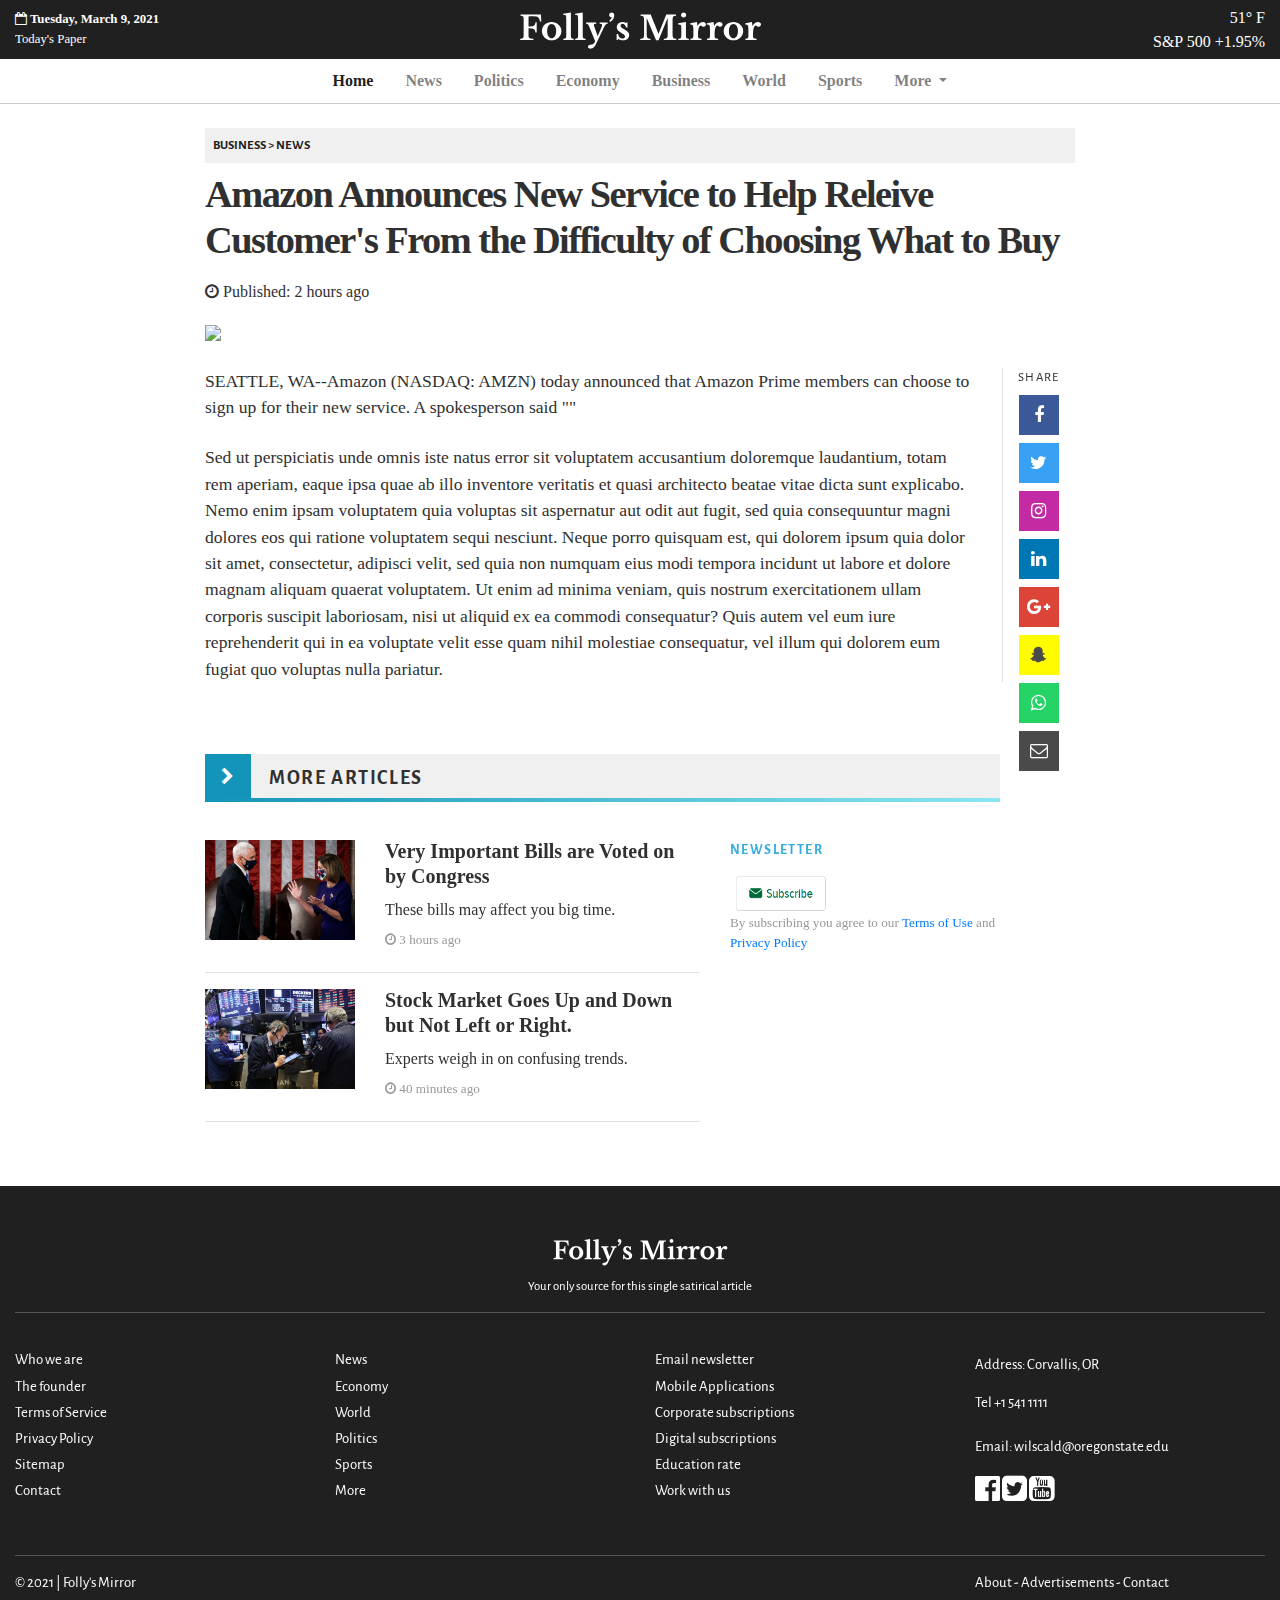
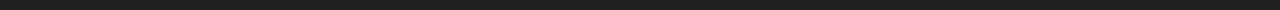
==== commit 44f238b8: "Style changes" ====
--- a/index.html
+++ b/index.html
@@ -49,7 +49,7 @@
                 <div class="row no-gutters">
                     <div class="col-6 col-lg-12">
                         <div class="font-weight-bold">
-                            <i class="fa fa-calendar-o" aria-hidden="true"></i> Monday, March 9, 2021
+                            <i class="fa fa-calendar-o" aria-hidden="true"></i> Tuesday, March 9, 2021
                         </div>
                     </div>
                     <div class="col-6 col-lg-12">
@@ -143,7 +143,7 @@
                         <a href="#3" style="color: #202020">BUSINESS</a> > <a href="#3" style="color: #202020">NEWS</a>
                     </div>
                     <div class="article-title">
-                        <h1>Amazon Announces New Program to Help Online Shopper When They Can't Decide What to Buy</h1>
+                        <h1>Amazon Announces New Service to Help Releive Customer's From the Difficulty of Choosing What to Buy</h1>
                     </div>
 
                     <div class="article-date">
@@ -159,7 +159,7 @@
                         <div class="col-md-11">
                             <div class="article-content">
                                 <p>
-                                    SEATTLE, WA--Amazon (NASDAQ: AMZN) today announced
+                                    SEATTLE, WA--Amazon (NASDAQ: AMZN) today announced that Amazon Prime members can choose to sign up for their new service. A spokesperson said ""
                                 </p>
                                 <p>
                                     Sed ut perspiciatis unde omnis iste natus error sit voluptatem accusantium doloremque laudantium, totam rem aperiam, eaque ipsa quae ab illo inventore veritatis et quasi architecto beatae vitae dicta sunt explicabo. Nemo enim ipsam voluptatem quia voluptas sit aspernatur aut odit aut fugit, sed quia consequuntur magni dolores eos qui ratione voluptatem sequi nesciunt. Neque porro quisquam est, qui dolorem ipsum quia dolor sit amet, consectetur, adipisci velit, sed quia non numquam eius modi tempora incidunt ut labore et dolore magnam aliquam quaerat voluptatem. Ut enim ad minima veniam, quis nostrum exercitationem ullam corporis suscipit laboriosam, nisi ut aliquid ex ea commodi consequatur? Quis autem vel eum iure reprehenderit qui in ea voluptate velit esse quam nihil molestiae consequatur, vel illum qui dolorem eum fugiat quo voluptas nulla pariatur. 
@@ -282,7 +282,7 @@
 
 
 <!--Footer-->
-<footer class="section section-footer bg-dark mb-0">
+<footer class="section section-footer mb-0">
     <div class="inside">
         <div class="pt-5">
             <div class="container">
--- a/css/style.css
+++ b/css/style.css
@@ -357,10 +357,10 @@
 }
 
 
-
 .section-footer{
     color: #ffffff;
     font-family: "Alegreya Sans";
+    background-color: #202020
 }
 .section-footer a{
     color: #ffffff;
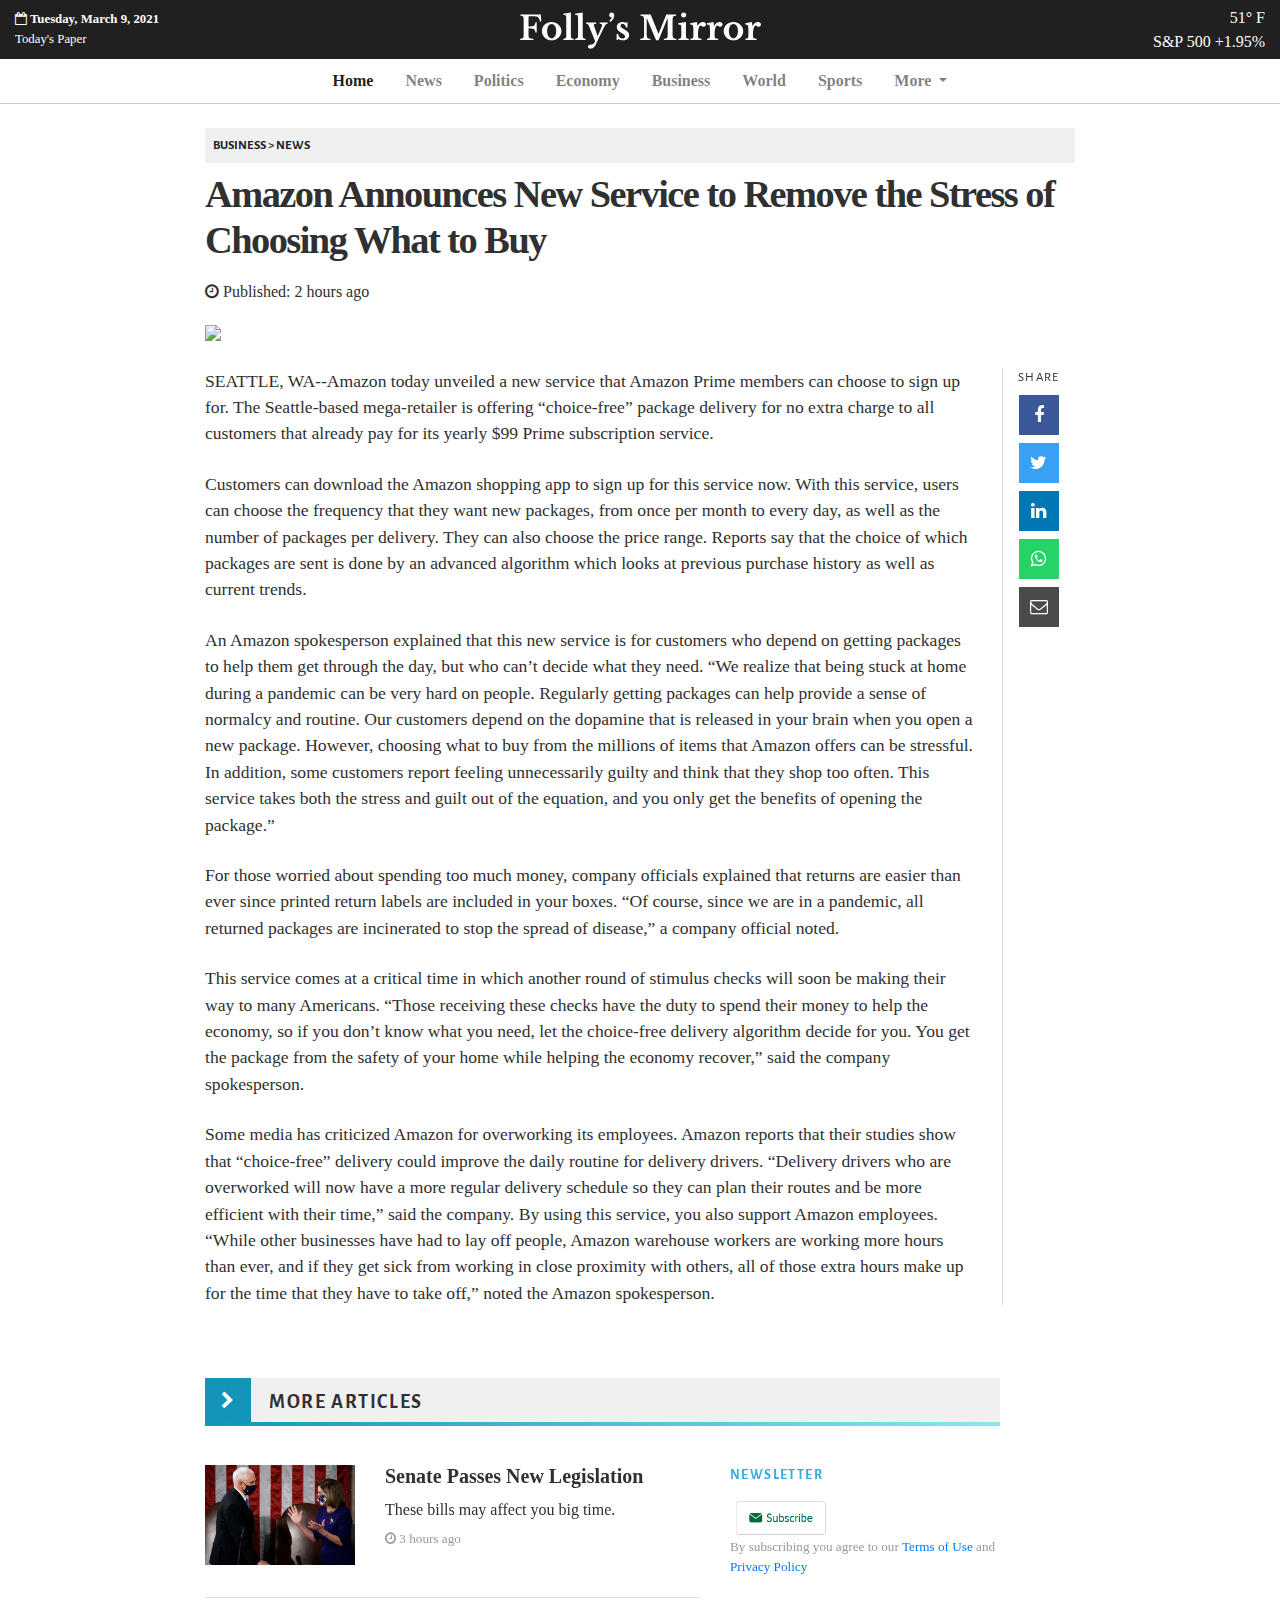
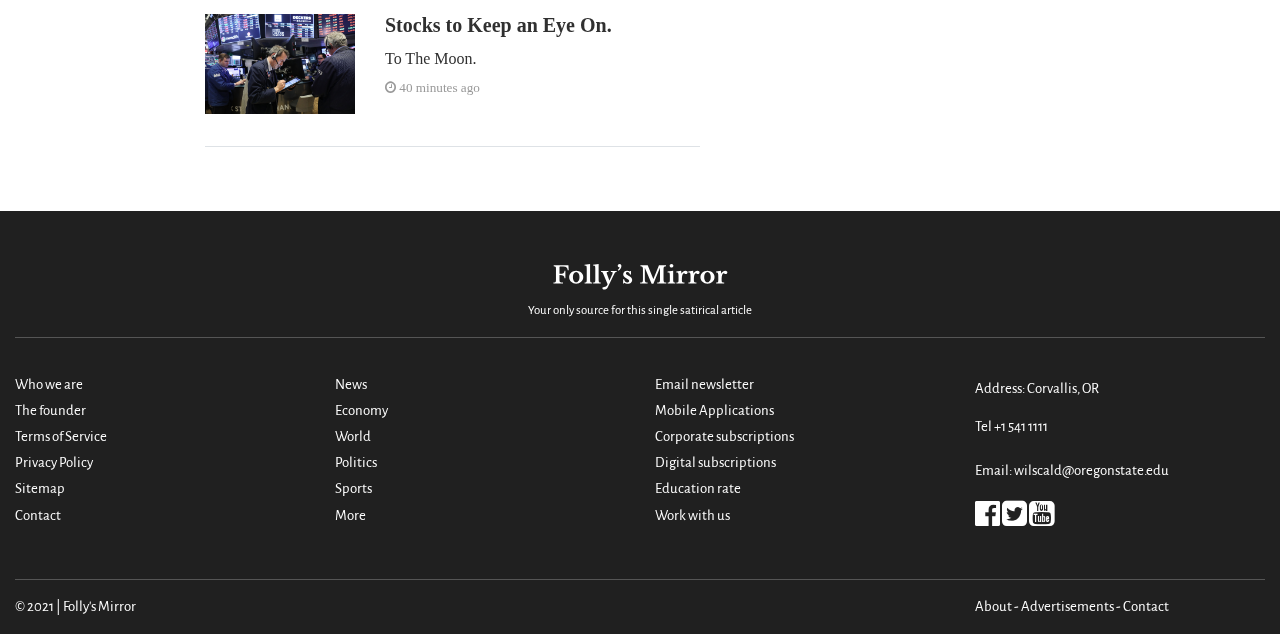
==== commit a19a4342: "Entered article" ====
--- a/index.html
+++ b/index.html
@@ -143,7 +143,7 @@
                         <a href="#3" style="color: #202020">BUSINESS</a> > <a href="#3" style="color: #202020">NEWS</a>
                     </div>
                     <div class="article-title">
-                        <h1>Amazon Announces New Service to Help Releive Customer's From the Difficulty of Choosing What to Buy</h1>
+                        <h1>Amazon Announces New Service to Remove the Stress of Choosing What to Buy</h1>
                     </div>
 
                     <div class="article-date">
@@ -151,7 +151,7 @@
                     </div>
 
                     <div class="article-media mb-4">
-                        <img src="img/posts/cart.png" class="img-fluid" />
+                        <img src="img/posts/delivery.jpg" class="img-fluid" />
                     </div>
 
 
@@ -159,10 +159,22 @@
                         <div class="col-md-11">
                             <div class="article-content">
                                 <p>
-                                    SEATTLE, WA--Amazon (NASDAQ: AMZN) today announced that Amazon Prime members can choose to sign up for their new service. A spokesperson said ""
-                                </p>
-                                <p>
-                                    Sed ut perspiciatis unde omnis iste natus error sit voluptatem accusantium doloremque laudantium, totam rem aperiam, eaque ipsa quae ab illo inventore veritatis et quasi architecto beatae vitae dicta sunt explicabo. Nemo enim ipsam voluptatem quia voluptas sit aspernatur aut odit aut fugit, sed quia consequuntur magni dolores eos qui ratione voluptatem sequi nesciunt. Neque porro quisquam est, qui dolorem ipsum quia dolor sit amet, consectetur, adipisci velit, sed quia non numquam eius modi tempora incidunt ut labore et dolore magnam aliquam quaerat voluptatem. Ut enim ad minima veniam, quis nostrum exercitationem ullam corporis suscipit laboriosam, nisi ut aliquid ex ea commodi consequatur? Quis autem vel eum iure reprehenderit qui in ea voluptate velit esse quam nihil molestiae consequatur, vel illum qui dolorem eum fugiat quo voluptas nulla pariatur. 
+                                    SEATTLE, WA--Amazon today unveiled a new service that Amazon Prime members can choose to sign up for. The Seattle-based mega-retailer is offering “choice-free” package delivery for no extra charge to all customers that already pay for its yearly $99 Prime subscription service. 
+                                </p>
+                                <p>
+                                    Customers can download the Amazon shopping app to sign up for this service now. With this service, users can choose the frequency that they want new packages, from once per month to every day, as well as the number of packages per delivery. They can also choose the price range. Reports say that the choice of which packages are sent is done by an advanced algorithm which looks at previous purchase history as well as current trends.
+                                </p>
+                                <p>
+                                    An Amazon spokesperson explained that this new service is for customers who depend on getting packages to help them get through the day, but who can’t decide what they need. “We realize that being stuck at home during a pandemic can be very hard on people. Regularly getting packages can help provide a sense of normalcy and routine. Our customers depend on the dopamine that is released in your brain when you open a new package. However, choosing what to buy from the millions of items that Amazon offers can be stressful. In addition, some customers report feeling unnecessarily guilty and think that they shop too often. This service takes both the stress and guilt out of the equation, and you only get the benefits of opening the package.”
+                                </p>
+                                <p>
+                                    For those worried about spending too much money, company officials explained that returns are easier than ever since printed return labels are included in your boxes. “Of course, since we are in a pandemic, all returned packages are incinerated to stop the spread of disease,” a company official noted.
+                                </p>
+                                <p>
+                                    This service comes at a critical time in which another round of stimulus checks will soon be making their way to many Americans. “Those receiving these checks have the duty to spend their money to help the economy, so if you don’t know what you need, let the choice-free delivery algorithm decide for you. You get the package from the safety of your home while helping the economy recover,” said the company spokesperson.
+                                </p>
+                                <p>
+                                    Some media has criticized Amazon for overworking its employees. Amazon reports that their studies show that “choice-free” delivery could improve the daily routine for delivery drivers. “Delivery drivers who are overworked will now have a more regular delivery schedule so they can plan their routes and be more efficient with their time,” said the company. By using this service, you also support Amazon employees. “While other businesses have had to lay off people, Amazon warehouse workers are working more hours than ever, and if they get sick from working in close proximity with others, all of those extra hours make up for the time that they have to take off,” noted the Amazon spokesperson.
                                 </p>
                             </div>
                         </div>
@@ -177,17 +189,8 @@
                                         <div class="social-link social-tw">
                                             <i class="fa fa-twitter" aria-hidden="true"></i>
                                         </div>
-                                        <div class="social-link social-in">
-                                            <i class="fa fa-instagram" aria-hidden="true"></i>
-                                        </div>
                                         <div class="social-link social-li">
                                             <i class="fa fa-linkedin" aria-hidden="true"></i>
-                                        </div>
-                                        <div class="social-link social-gp">
-                                            <i class="fa fa-google-plus" aria-hidden="true"></i>
-                                        </div>
-                                        <div class="social-link social-sc">
-                                            <i class="fa fa-snapchat-ghost" aria-hidden="true"></i>
                                         </div>
                                         <div class="social-link social-wa">
                                             <i class="fa fa-whatsapp" aria-hidden="true"></i>
@@ -220,7 +223,7 @@
                                         </div>
                                         <div class="col">
                                             <div class="post-header">
-                                                <a class="post-title h5 font-weight-bold" href="#3">Very Important Bills are Voted on by Congress</a>
+                                                <a class="post-title h5 font-weight-bold" href="#3">Senate Passes New Legislation</a>
                                             </div>
                                             <div class="post-body">
                                                 <div class="post-content">These bills may affect you big time.</div>
@@ -241,10 +244,10 @@
                                         </div>
                                         <div class="col">
                                             <div class="post-header">
-                                                <a class="post-title h5 font-weight-bold" href="#3">Stock Market Goes Up and Down but Not Left or Right.</a>
+                                                <a class="post-title h5 font-weight-bold" href="#3">Stocks to Keep an Eye On.</a>
                                             </div>
                                             <div class="post-body">
-                                                <div class="post-content">Experts weigh in on confusing trends.</div>
+                                                <div class="post-content">To The Moon.</div>
                                                 <div class="post-date">
                                                     <i class="fa fa-clock-o" aria-hidden="true"></i> 40 minutes ago
                                                 </div>
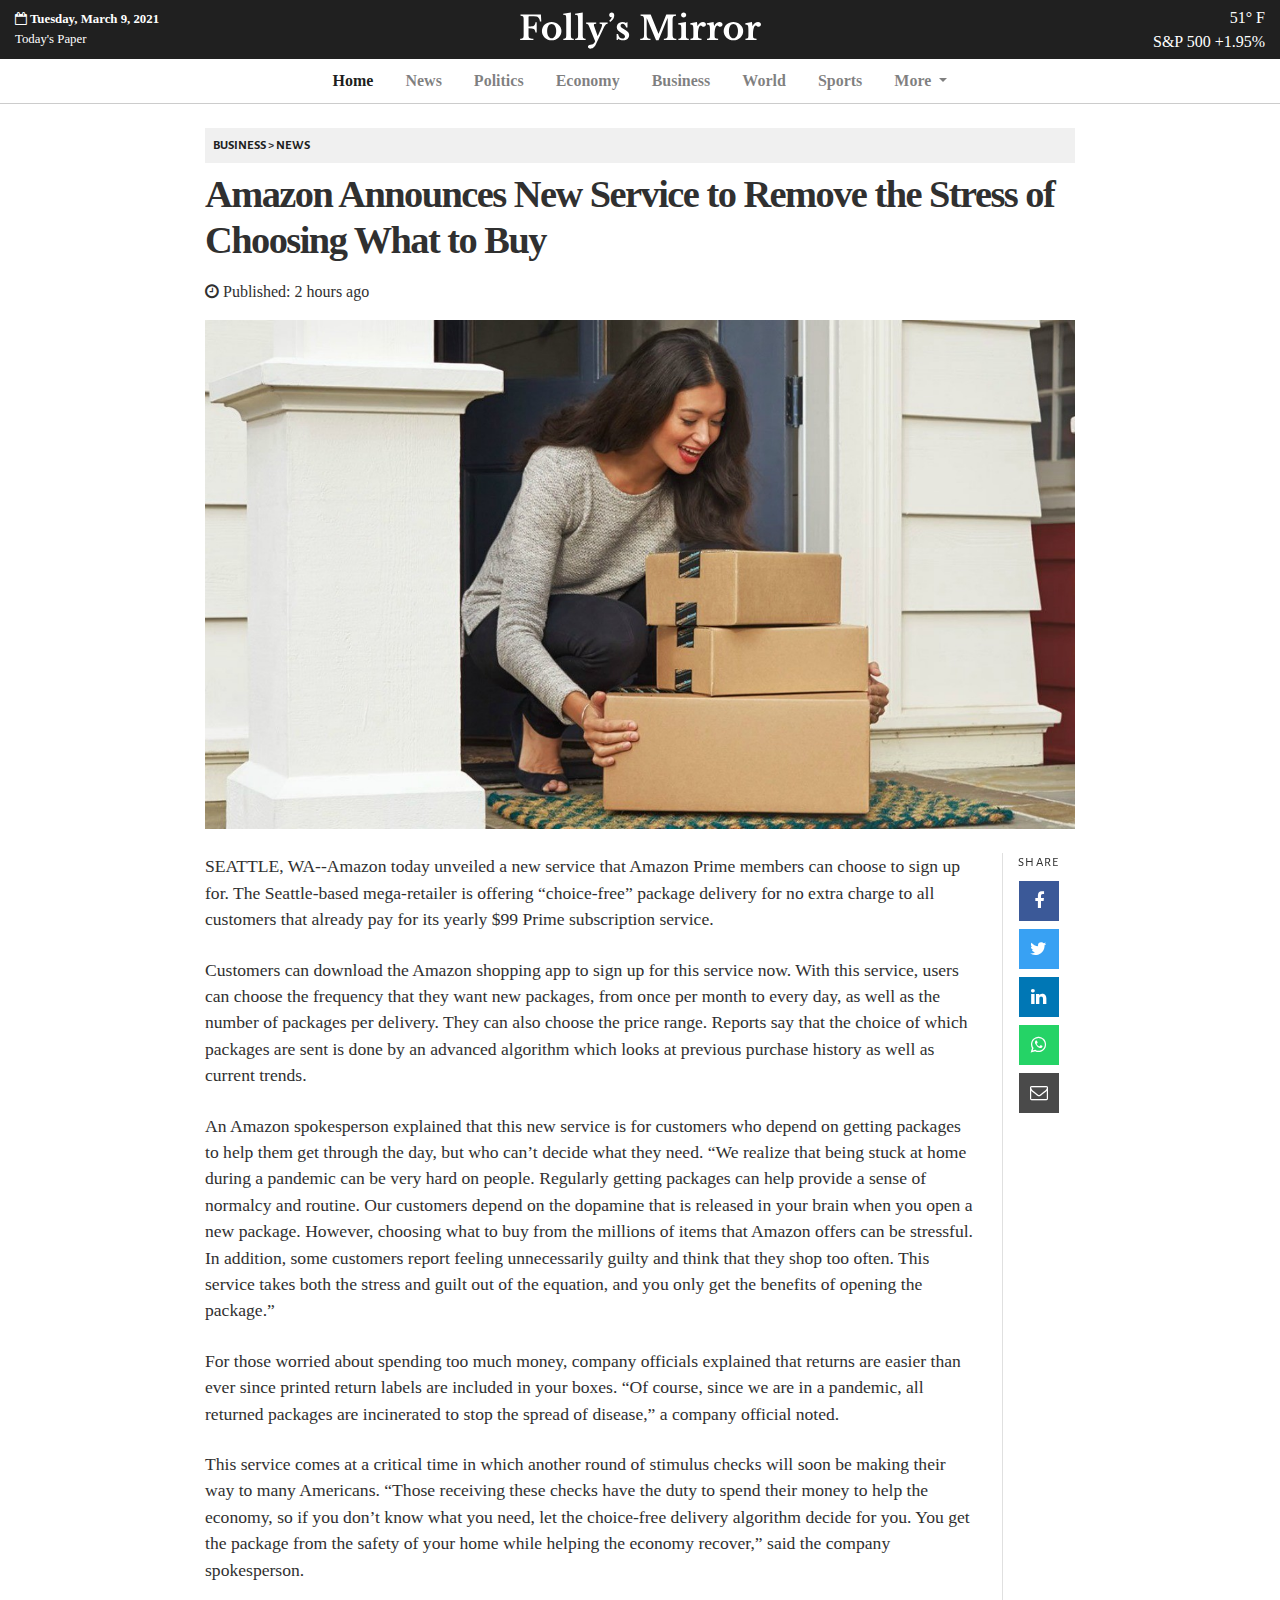
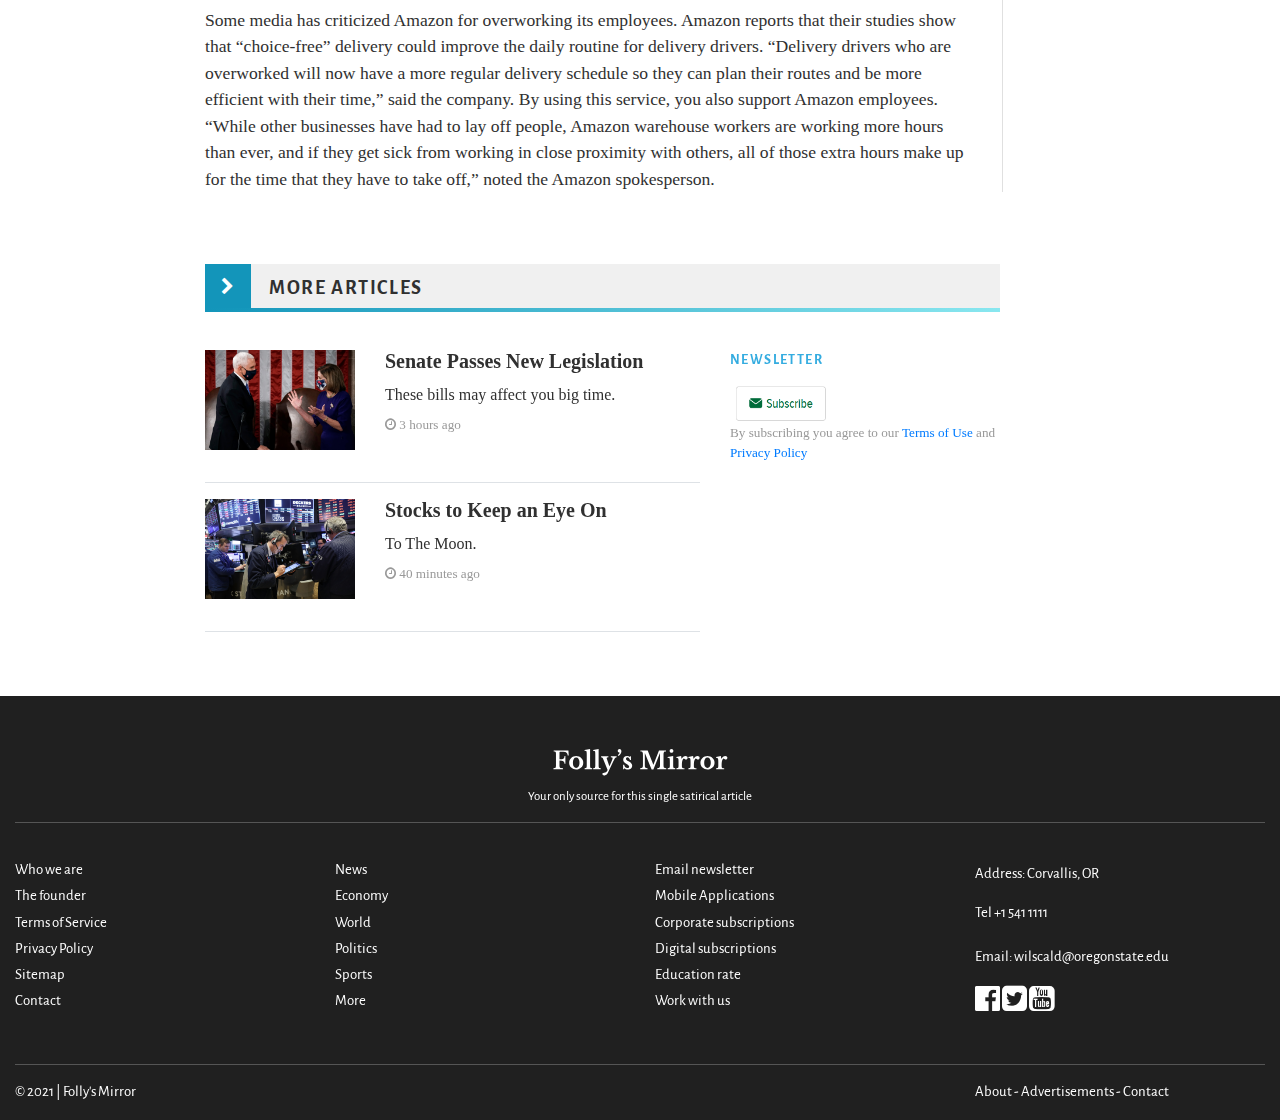
==== commit d513288c: "Probably final edits" ====
--- a/index.html
+++ b/index.html
@@ -244,7 +244,7 @@
                                         </div>
                                         <div class="col">
                                             <div class="post-header">
-                                                <a class="post-title h5 font-weight-bold" href="#3">Stocks to Keep an Eye On.</a>
+                                                <a class="post-title h5 font-weight-bold" href="#3">Stocks to Keep an Eye On</a>
                                             </div>
                                             <div class="post-body">
                                                 <div class="post-content">To The Moon.</div>
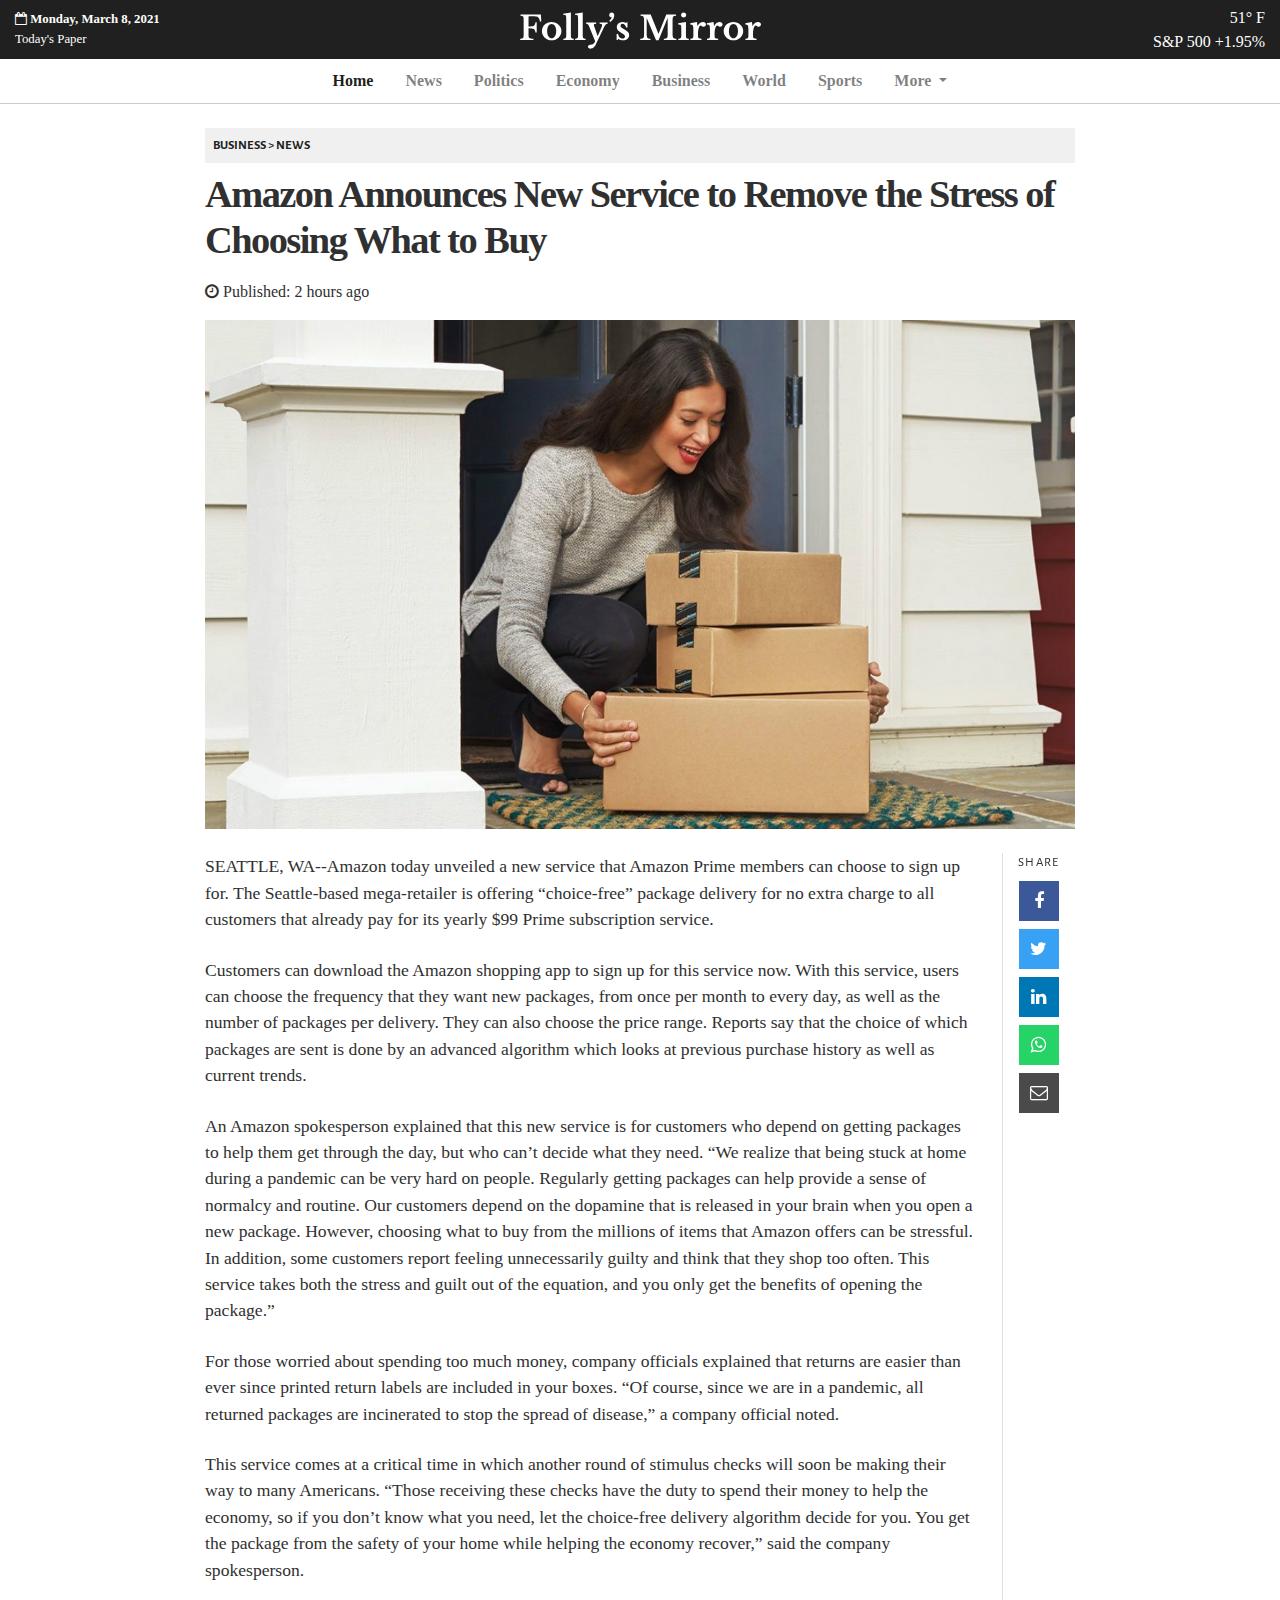
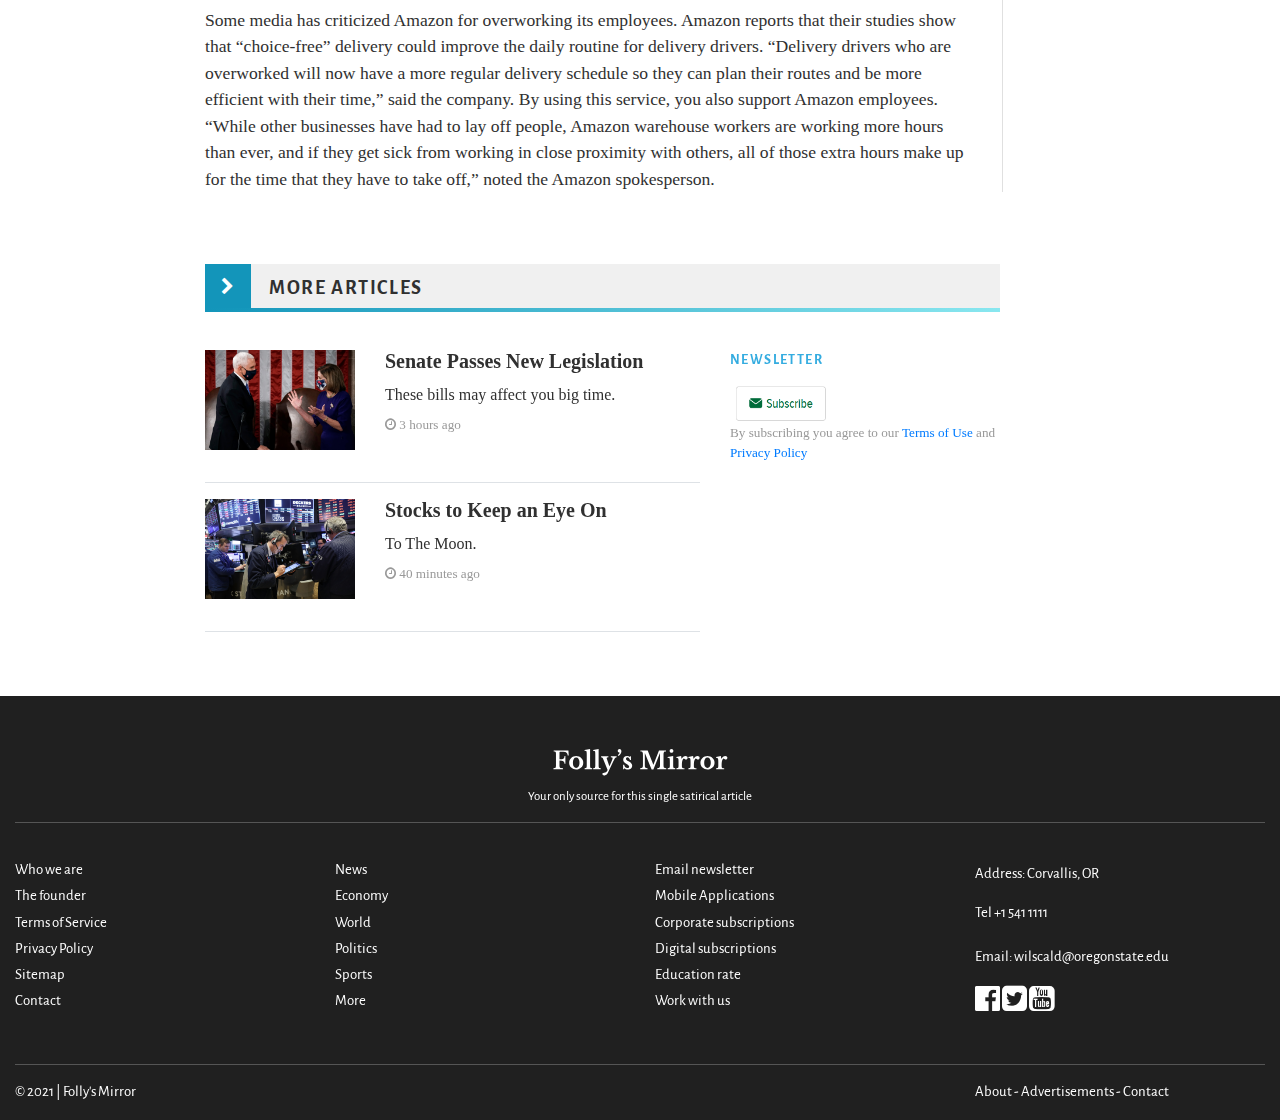
==== commit e2414b90: "Changed date" ====
--- a/index.html
+++ b/index.html
@@ -49,7 +49,7 @@
                 <div class="row no-gutters">
                     <div class="col-6 col-lg-12">
                         <div class="font-weight-bold">
-                            <i class="fa fa-calendar-o" aria-hidden="true"></i> Tuesday, March 9, 2021
+                            <i class="fa fa-calendar-o" aria-hidden="true"></i> Monday, March 8, 2021
                         </div>
                     </div>
                     <div class="col-6 col-lg-12">
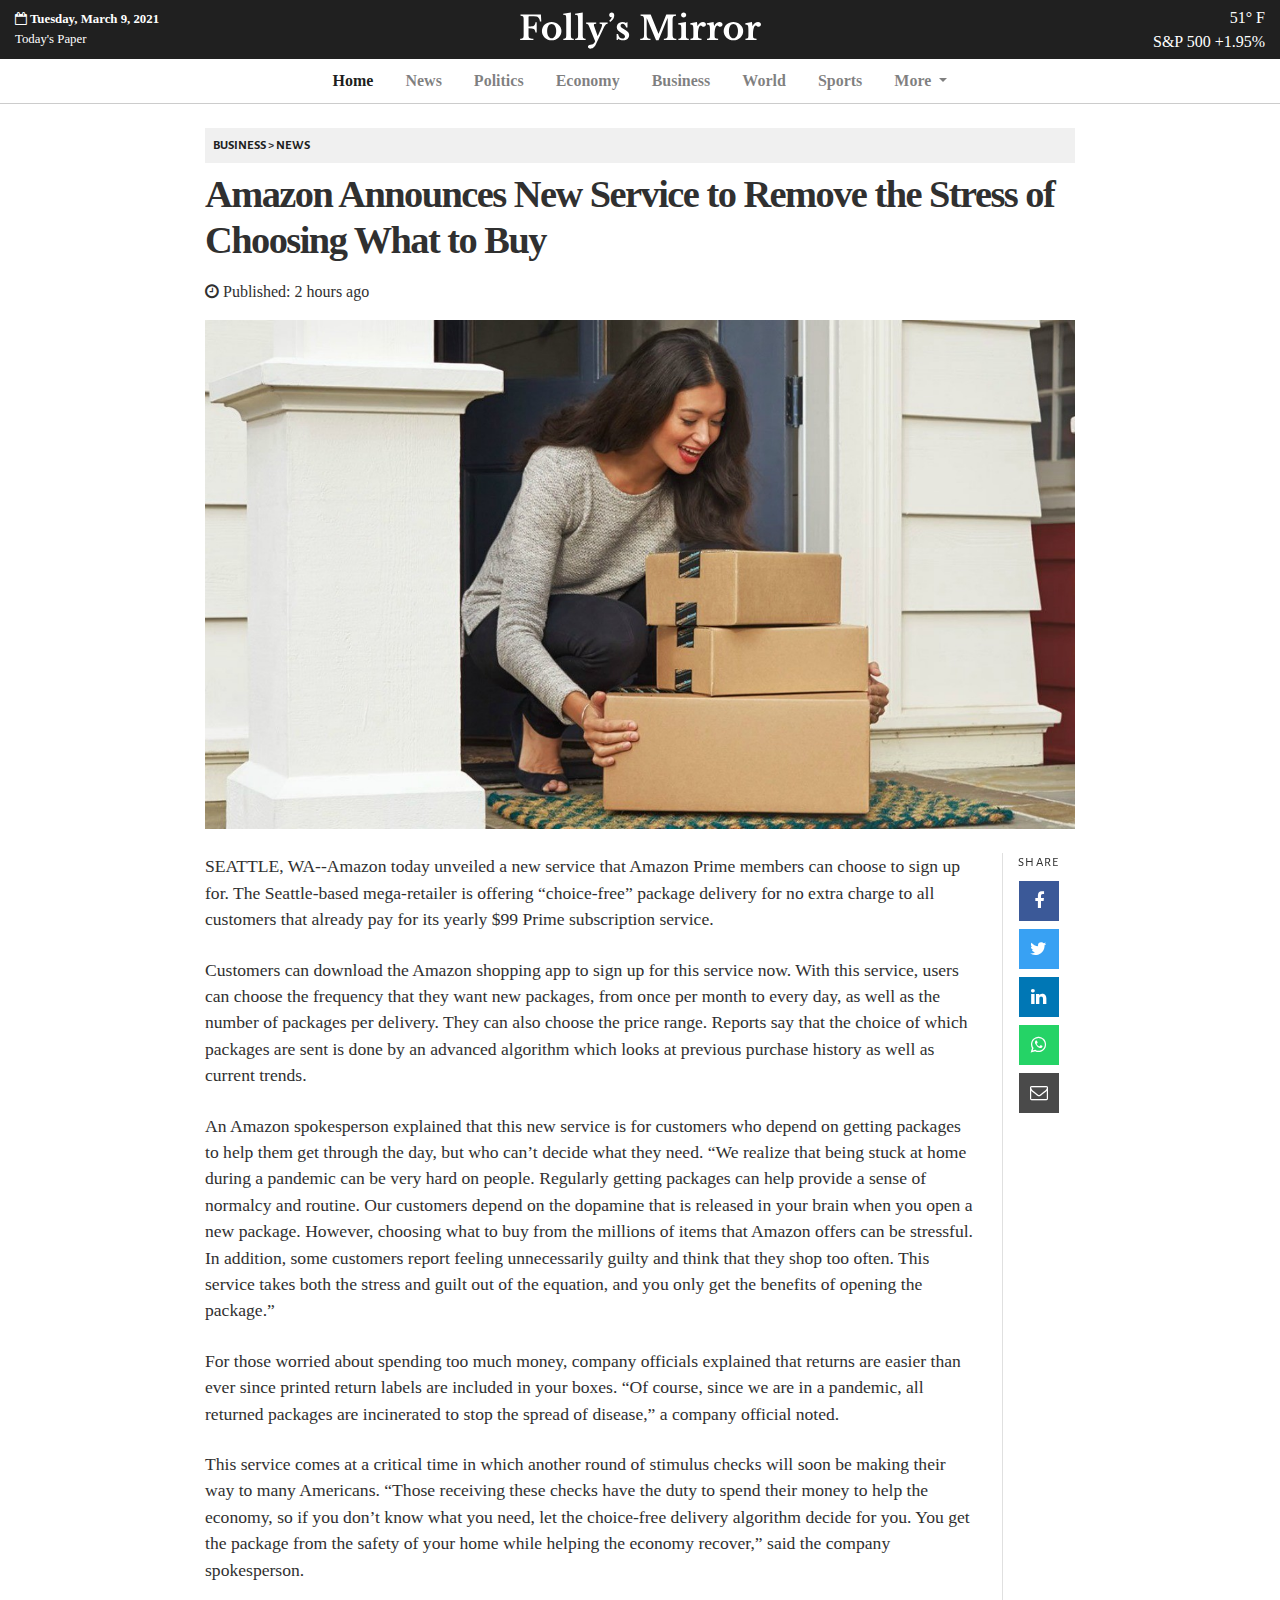
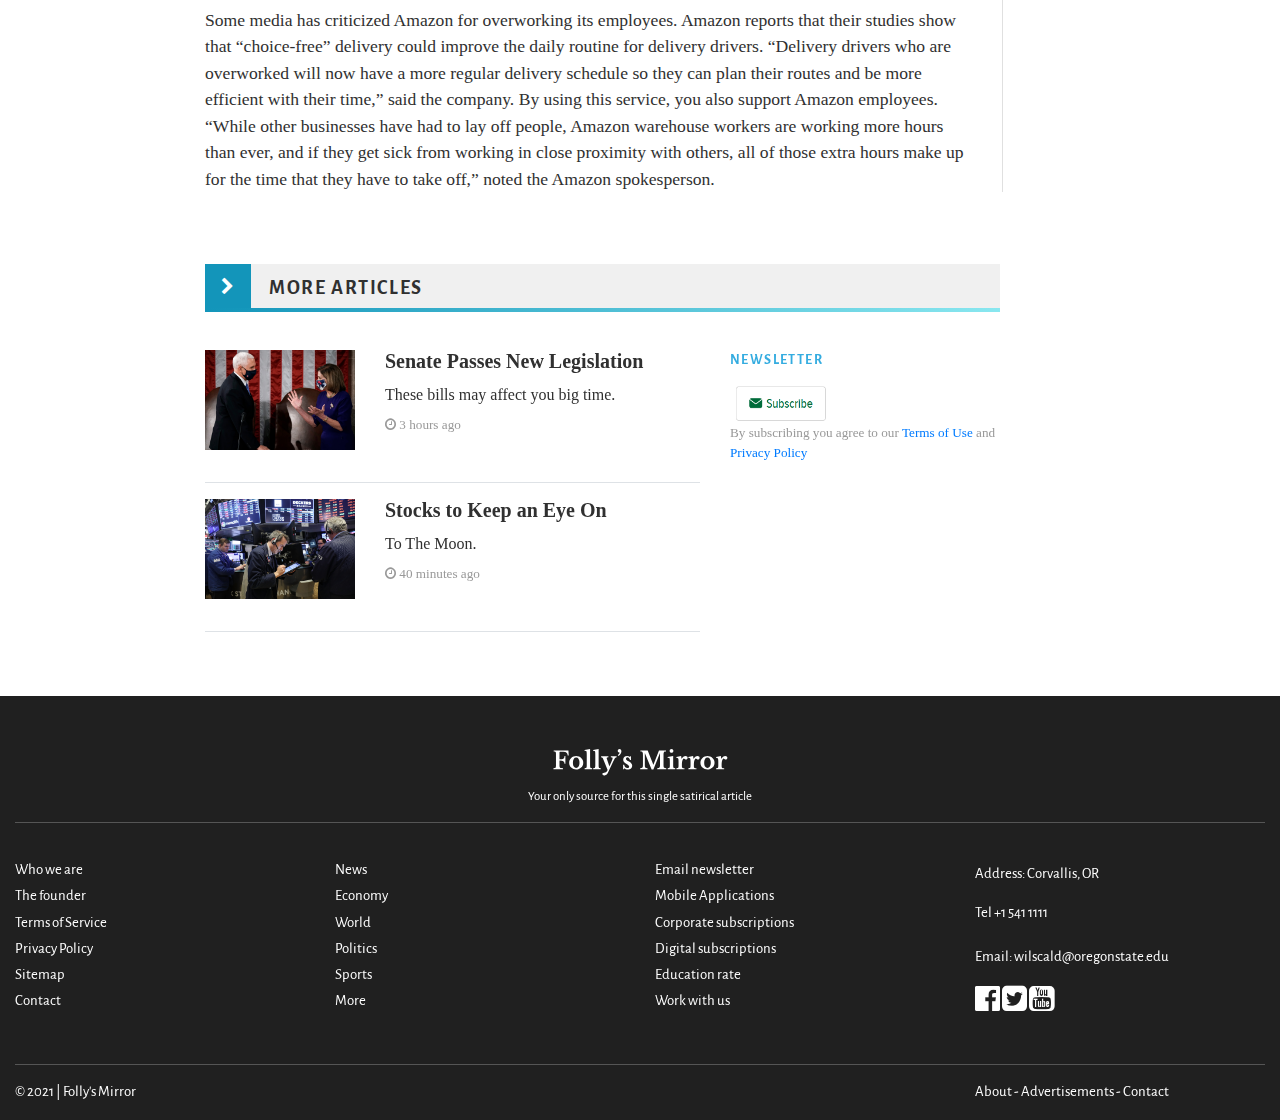
==== commit d9671491: "Updated date" ====
--- a/index.html
+++ b/index.html
@@ -49,7 +49,7 @@
                 <div class="row no-gutters">
                     <div class="col-6 col-lg-12">
                         <div class="font-weight-bold">
-                            <i class="fa fa-calendar-o" aria-hidden="true"></i> Monday, March 8, 2021
+                            <i class="fa fa-calendar-o" aria-hidden="true"></i> Tuesday, March 9, 2021
                         </div>
                     </div>
                     <div class="col-6 col-lg-12">
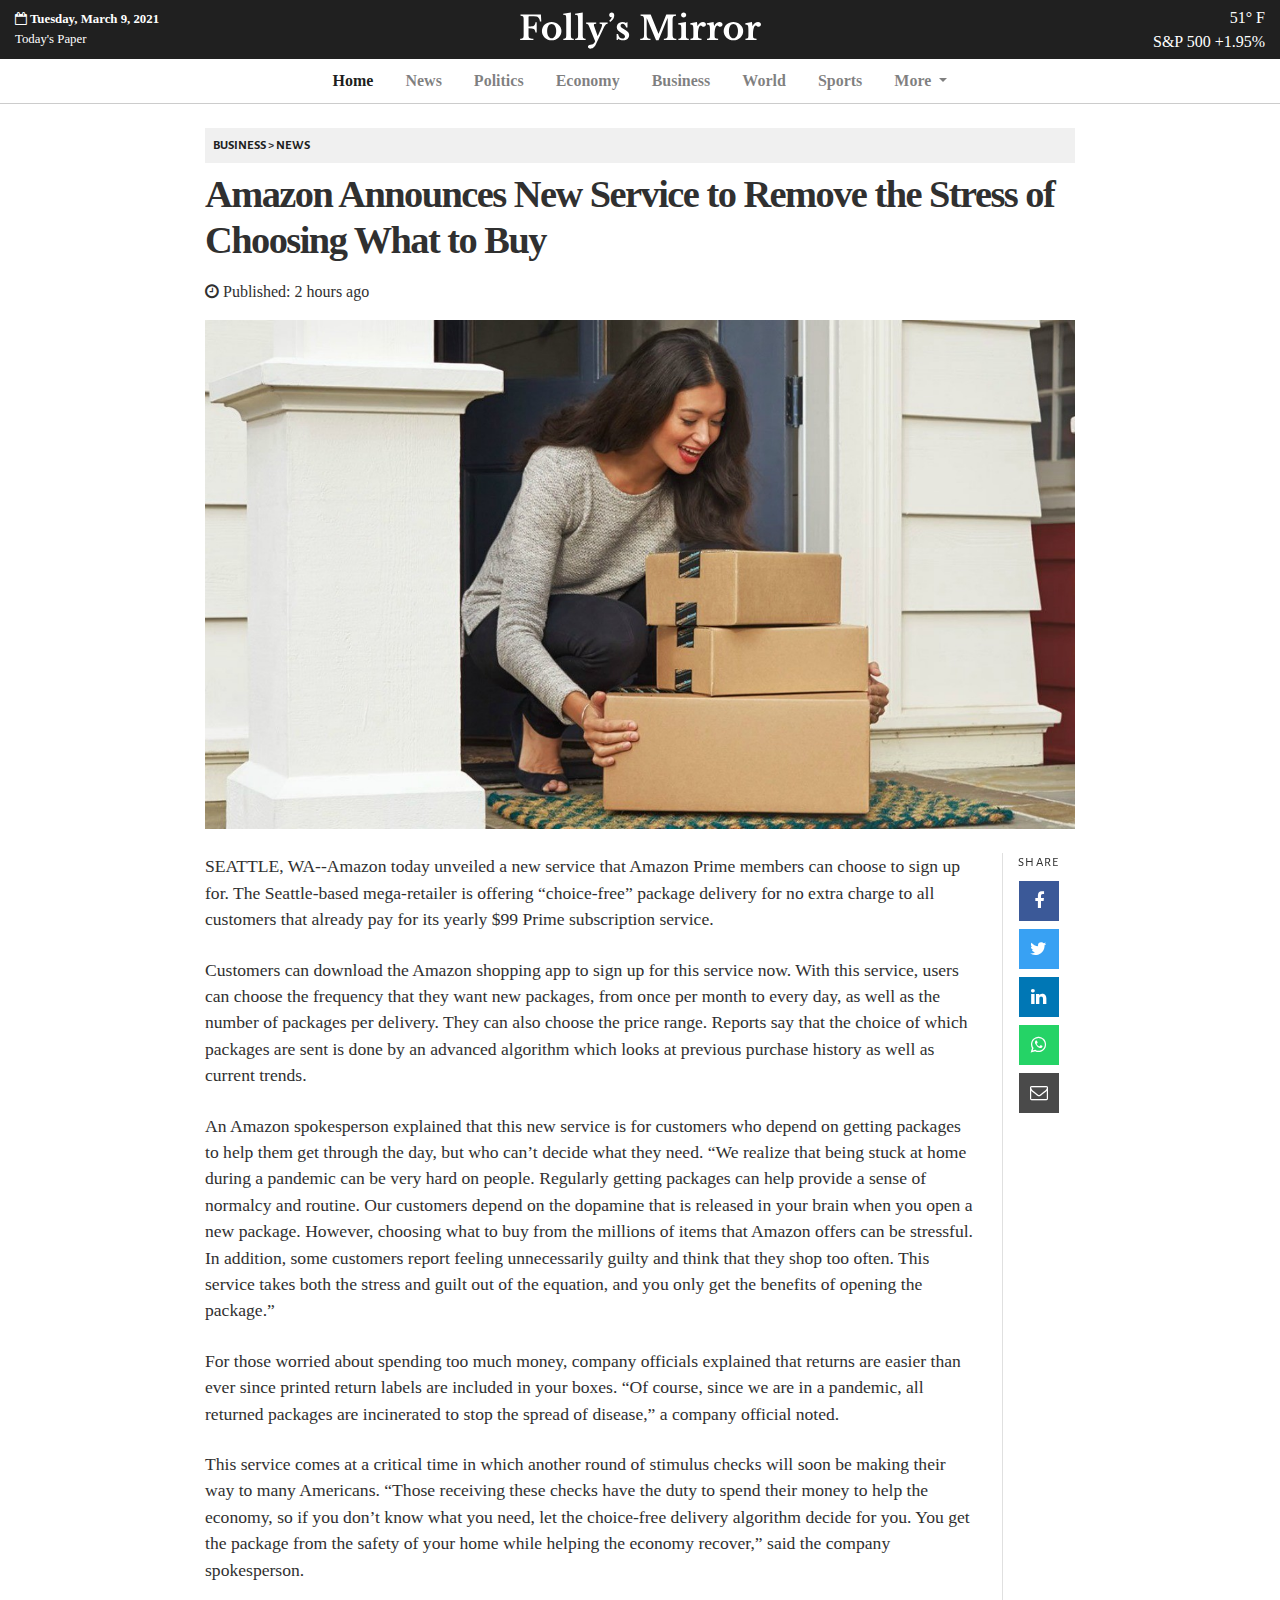
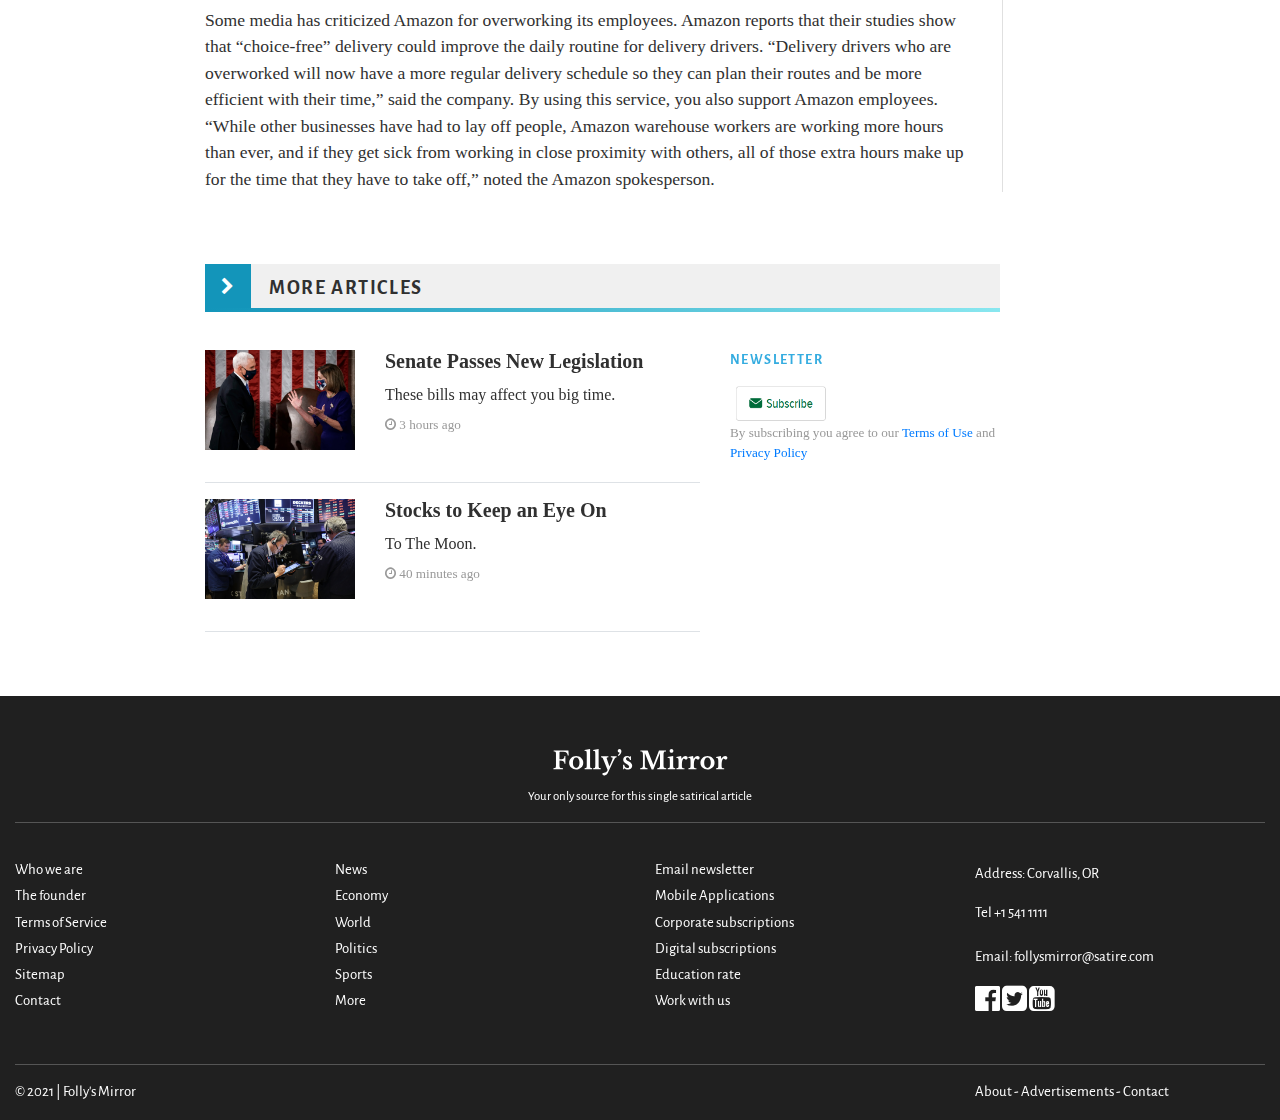
==== commit e03561e1: "Final" ====
--- a/index.html
+++ b/index.html
@@ -383,7 +383,7 @@
                                     <br/>
                                 </div>
                                 <div class="mb-3">
-                                    Email: wilscald@oregonstate.edu
+                                    Email: follysmirror@satire.com
                                 </div>
                                 <div class="">
                                     <i class="fa fa-2x fa-facebook-official" aria-hidden="true"></i>
